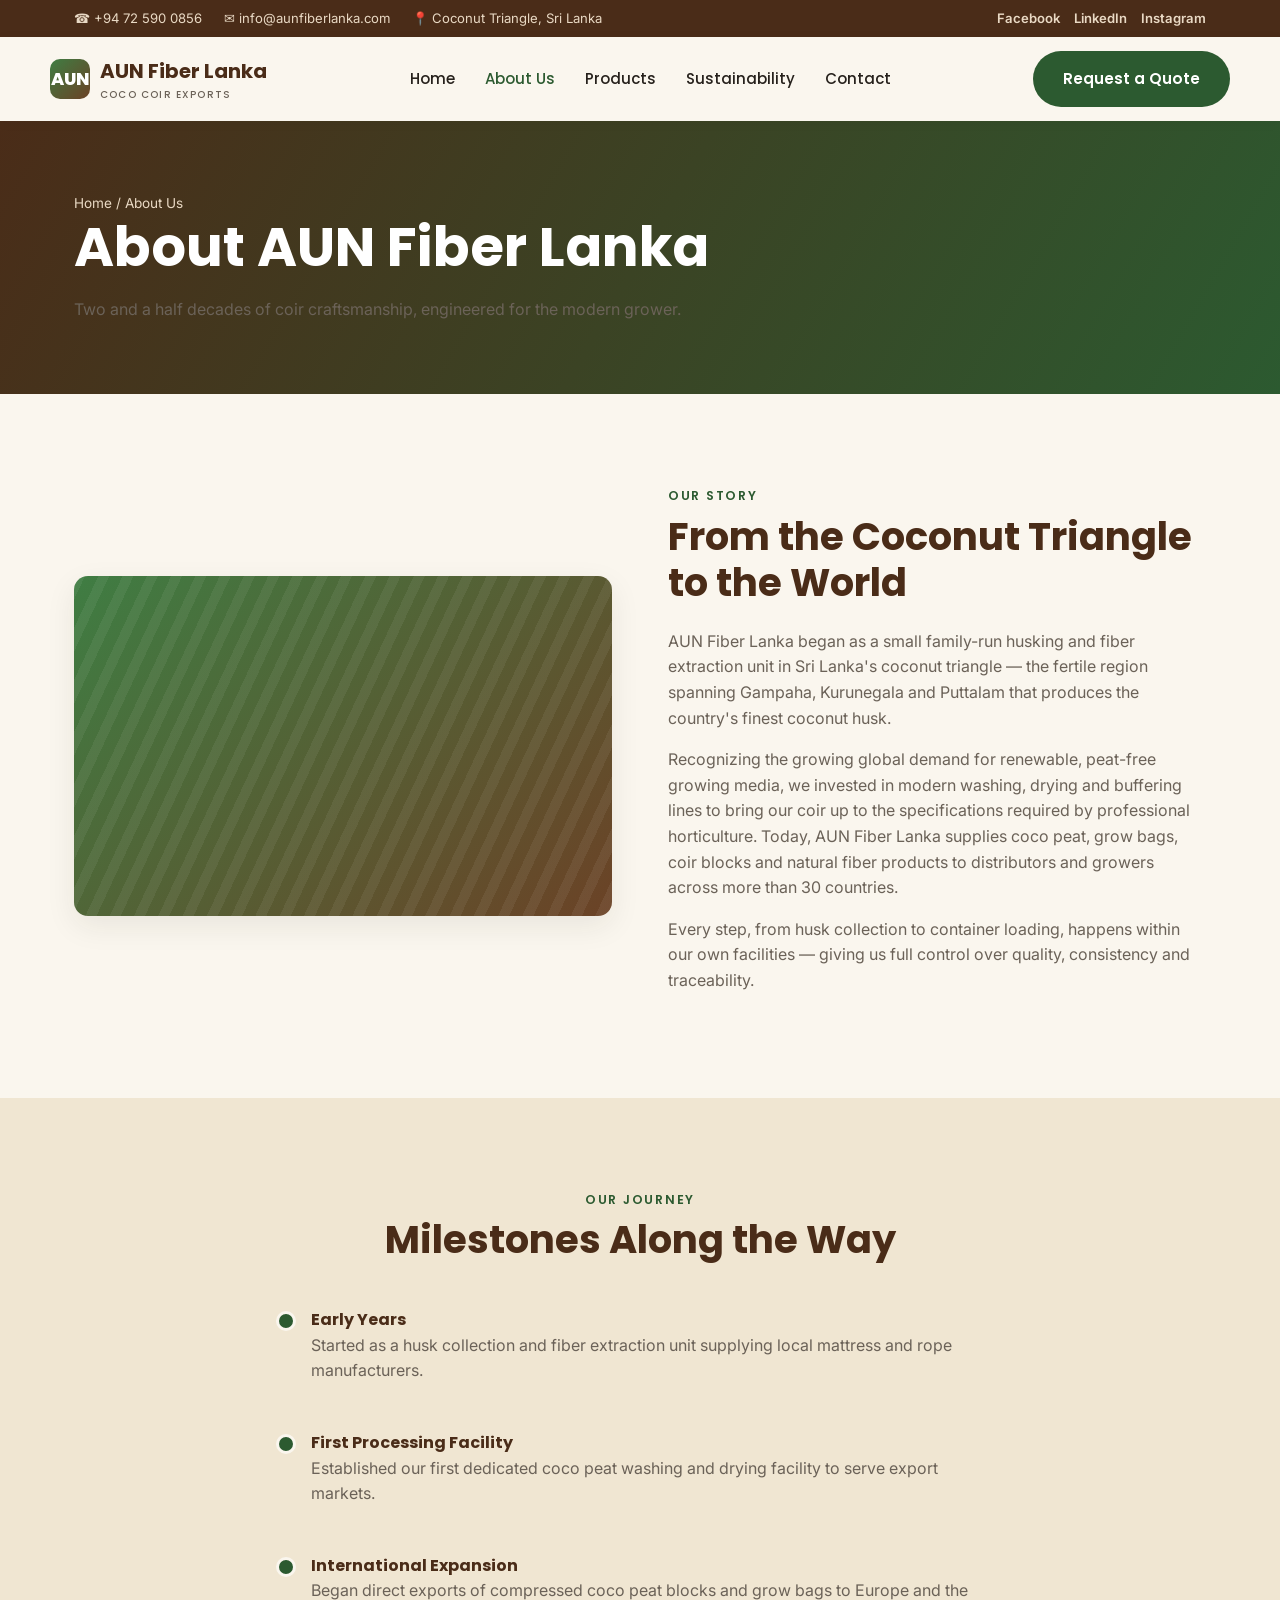
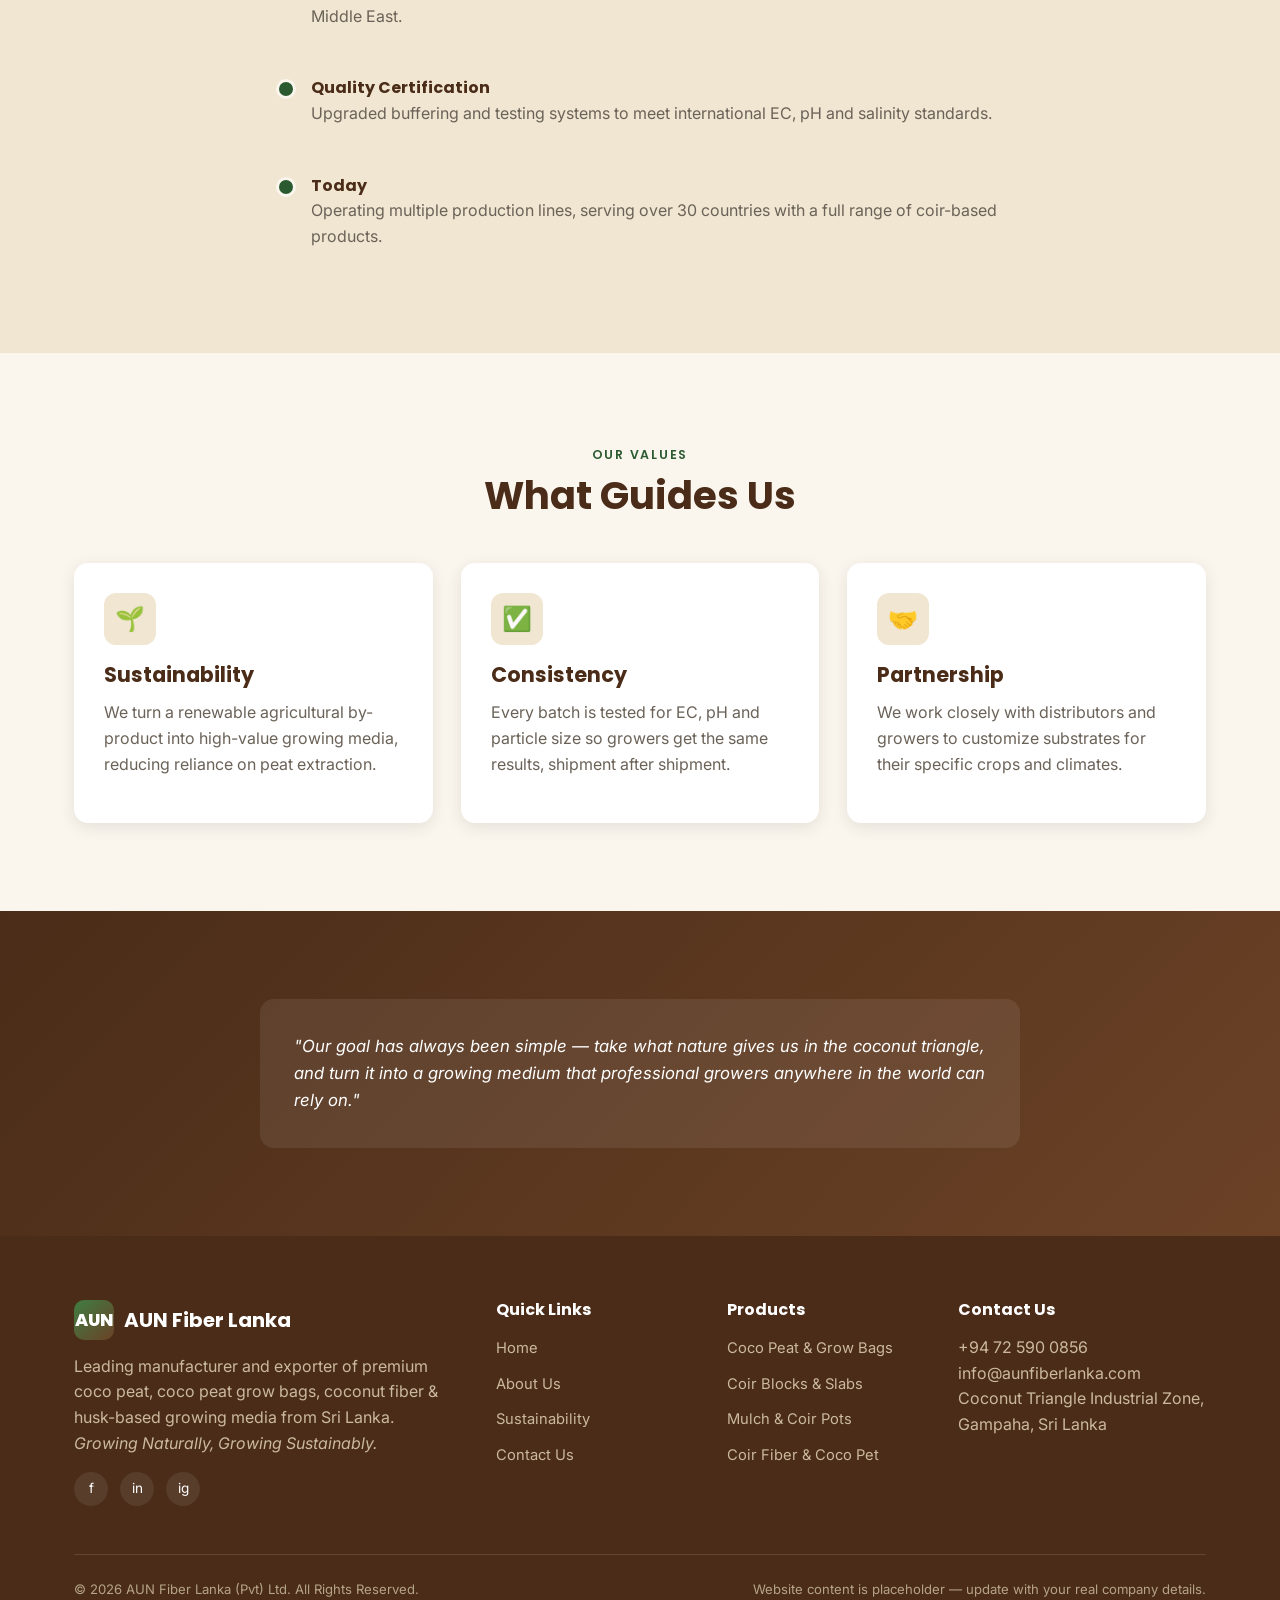
==== about.html @ 2f97b9de "1st" ====
<!DOCTYPE html>
<html lang="en">
<head>
<meta charset="UTF-8">
<meta name="viewport" content="width=device-width, initial-scale=1.0">
<title>About Us | AUN Fiber Lanka</title>
<meta name="description" content="Learn about AUN Fiber Lanka's history, mission and production capabilities as a Sri Lankan coco coir and fiber exporter.">
<link rel="preconnect" href="https://fonts.googleapis.com">
<link href="https://fonts.googleapis.com/css2?family=Poppins:wght@500;600;700;800&family=Inter:wght@400;500;600&display=swap" rel="stylesheet">
<link rel="stylesheet" href="css/style.css">
</head>
<body>

<div class="topbar">
  <div class="container">
    <div class="topbar-contacts">
      <span>&#9742; +94 72 590 0856</span>
      <span>&#9993; info@aunfiberlanka.com</span>
      <span>&#128205; Coconut Triangle, Sri Lanka</span>
    </div>
    <div class="topbar-social">
      <a href="#">Facebook</a>
      <a href="#">LinkedIn</a>
      <a href="#">Instagram</a>
    </div>
  </div>
</div>

<header class="site-header">
  <div class="container nav">
    <a href="index.html" class="brand">
      <span class="brand-mark">AUN</span>
      <span>AUN Fiber Lanka<br><small>Coco Coir Exports</small></span>
    </a>
    <nav>
      <ul class="nav-links">
        <li><a href="index.html">Home</a></li>
        <li><a href="about.html" class="active">About Us</a></li>
        <li><a href="products.html">Products</a></li>
        <li><a href="sustainability.html">Sustainability</a></li>
        <li><a href="contact.html">Contact</a></li>
      </ul>
    </nav>
    <div class="nav-cta">
      <a href="contact.html" class="btn btn-primary">Request a Quote</a>
    </div>
    <button class="nav-toggle" aria-label="Toggle menu"><span></span><span></span><span></span></button>
  </div>
</header>

<section class="page-hero">
  <div class="container">
    <div class="breadcrumb"><a href="index.html">Home</a> / About Us</div>
    <h1>About AUN Fiber Lanka</h1>
    <p>Two and a half decades of coir craftsmanship, engineered for the modern grower.</p>
  </div>
</section>

<section class="section">
  <div class="container split">
    <div class="media-block" aria-hidden="true"></div>
    <div>
      <span class="eyebrow">Our Story</span>
      <h2>From the Coconut Triangle to the World</h2>
      <p>AUN Fiber Lanka began as a small family-run husking and fiber extraction unit in Sri Lanka's coconut triangle &mdash; the fertile region spanning Gampaha, Kurunegala and Puttalam that produces the country's finest coconut husk.</p>
      <p>Recognizing the growing global demand for renewable, peat-free growing media, we invested in modern washing, drying and buffering lines to bring our coir up to the specifications required by professional horticulture. Today, AUN Fiber Lanka supplies coco peat, grow bags, coir blocks and natural fiber products to distributors and growers across more than 30 countries.</p>
      <p>Every step, from husk collection to container loading, happens within our own facilities &mdash; giving us full control over quality, consistency and traceability.</p>
    </div>
  </div>
</section>

<section class="section section--sand">
  <div class="container">
    <div class="section-head center">
      <span class="eyebrow">Our Journey</span>
      <h2>Milestones Along the Way</h2>
    </div>
    <div class="timeline" style="max-width:720px; margin:0 auto;">
      <div class="timeline-item">
        <b>Early Years</b>
        <p>Started as a husk collection and fiber extraction unit supplying local mattress and rope manufacturers.</p>
      </div>
      <div class="timeline-item">
        <b>First Processing Facility</b>
        <p>Established our first dedicated coco peat washing and drying facility to serve export markets.</p>
      </div>
      <div class="timeline-item">
        <b>International Expansion</b>
        <p>Began direct exports of compressed coco peat blocks and grow bags to Europe and the Middle East.</p>
      </div>
      <div class="timeline-item">
        <b>Quality Certification</b>
        <p>Upgraded buffering and testing systems to meet international EC, pH and salinity standards.</p>
      </div>
      <div class="timeline-item">
        <b>Today</b>
        <p>Operating multiple production lines, serving over 30 countries with a full range of coir-based products.</p>
      </div>
    </div>
  </div>
</section>

<section class="section">
  <div class="container">
    <div class="section-head center">
      <span class="eyebrow">Our Values</span>
      <h2>What Guides Us</h2>
    </div>
    <div class="grid grid-3">
      <div class="card">
        <div class="icon">&#127793;</div>
        <h3>Sustainability</h3>
        <p>We turn a renewable agricultural by-product into high-value growing media, reducing reliance on peat extraction.</p>
      </div>
      <div class="card">
        <div class="icon">&#9989;</div>
        <h3>Consistency</h3>
        <p>Every batch is tested for EC, pH and particle size so growers get the same results, shipment after shipment.</p>
      </div>
      <div class="card">
        <div class="icon">&#129309;</div>
        <h3>Partnership</h3>
        <p>We work closely with distributors and growers to customize substrates for their specific crops and climates.</p>
      </div>
    </div>
  </div>
</section>

<section class="section section--dark">
  <div class="container">
    <div class="quote-block" style="background:rgba(255,255,255,0.08); color:white; max-width:760px; margin:0 auto;">
      "Our goal has always been simple &mdash; take what nature gives us in the coconut triangle, and turn it into a growing medium that professional growers anywhere in the world can rely on."
    </div>
  </div>
</section>

<footer class="site-footer">
  <div class="container">
    <div class="footer-grid">
      <div>
        <div class="brand" style="color:white; margin-bottom:14px;">
          <span class="brand-mark">AUN</span>
          <span>AUN Fiber Lanka</span>
        </div>
        <p>Leading manufacturer and exporter of premium coco peat, coco peat grow bags, coconut fiber &amp; husk-based growing media from Sri Lanka. <br><em>Growing Naturally, Growing Sustainably.</em></p>
        <div class="footer-social">
          <a href="#">f</a><a href="#">in</a><a href="#">ig</a>
        </div>
      </div>
      <div>
        <h4>Quick Links</h4>
        <ul>
          <li><a href="index.html">Home</a></li>
          <li><a href="about.html">About Us</a></li>
          <li><a href="sustainability.html">Sustainability</a></li>
          <li><a href="contact.html">Contact Us</a></li>
        </ul>
      </div>
      <div>
        <h4>Products</h4>
        <ul>
          <li><a href="products.html">Coco Peat &amp; Grow Bags</a></li>
          <li><a href="products.html">Coir Blocks &amp; Slabs</a></li>
          <li><a href="products.html">Mulch &amp; Coir Pots</a></li>
          <li><a href="products.html">Coir Fiber &amp; Coco Pet</a></li>
        </ul>
      </div>
      <div>
        <h4>Contact Us</h4>
        <p>+94 72 590 0856<br>info@aunfiberlanka.com<br>Coconut Triangle Industrial Zone,<br>Gampaha, Sri Lanka</p>
      </div>
    </div>
    <div class="footer-bottom">
      <span>&copy; <span id="year"></span> AUN Fiber Lanka (Pvt) Ltd. All Rights Reserved.</span>
      <span>Website content is placeholder &mdash; update with your real company details.</span>
    </div>
  </div>
</footer>

<script src="js/main.js"></script>
</body>
</html>
---- css/style.css ----
/* ==========================================================================
   Fiber Lanka — global styles
   ========================================================================== */

:root {
  --color-coir: #6b4226;
  --color-coir-dark: #4a2c18;
  --color-leaf: #3f7d43;
  --color-leaf-dark: #2c5a30;
  --color-cream: #faf6ee;
  --color-sand: #f0e6d2;
  --color-ink: #26211c;
  --color-muted: #6b6258;
  --color-white: #ffffff;
  --shadow-soft: 0 10px 30px rgba(38, 33, 28, 0.08);
  --shadow-card: 0 4px 16px rgba(38, 33, 28, 0.10);
  --radius: 14px;
  --max-width: 1180px;
  --font-head: "Poppins", "Segoe UI", sans-serif;
  --font-body: "Inter", "Segoe UI", sans-serif;
}

* { box-sizing: border-box; }
html { scroll-behavior: smooth; }

body {
  margin: 0;
  font-family: var(--font-body);
  color: var(--color-ink);
  background: var(--color-cream);
  line-height: 1.6;
  -webkit-font-smoothing: antialiased;
}

img { max-width: 100%; display: block; }

h1, h2, h3, h4 {
  font-family: var(--font-head);
  color: var(--color-coir-dark);
  line-height: 1.2;
  margin: 0 0 0.6em;
}

h1 { font-size: clamp(2.2rem, 4.5vw, 3.4rem); }
h2 { font-size: clamp(1.7rem, 3vw, 2.4rem); }
h3 { font-size: 1.3rem; }

p { margin: 0 0 1em; color: var(--color-muted); }

a { color: var(--color-leaf-dark); text-decoration: none; }
a:hover { color: var(--color-leaf); }

.container {
  max-width: var(--max-width);
  margin: 0 auto;
  padding: 0 24px;
}

.section {
  padding: 88px 0;
}
.section--tight { padding: 56px 0; }
.section--sand { background: var(--color-sand); }
.section--dark {
  background: linear-gradient(135deg, var(--color-coir-dark), var(--color-coir));
  color: var(--color-white);
}
.section--dark h2, .section--dark h3, .section--dark p { color: var(--color-white); }
.section--dark .eyebrow { color: #e9d9c4; }

.eyebrow {
  display: inline-block;
  font-family: var(--font-head);
  font-size: 0.78rem;
  font-weight: 600;
  letter-spacing: 0.14em;
  text-transform: uppercase;
  color: var(--color-leaf-dark);
  margin-bottom: 0.6em;
}

.section-head {
  max-width: 680px;
  margin: 0 0 44px;
}
.section-head.center { margin-left: auto; margin-right: auto; text-align: center; }

/* ---------- Buttons ---------- */
.btn {
  display: inline-flex;
  align-items: center;
  gap: 8px;
  padding: 14px 28px;
  border-radius: 999px;
  font-family: var(--font-head);
  font-weight: 600;
  font-size: 0.95rem;
  border: 2px solid transparent;
  cursor: pointer;
  transition: transform 0.15s ease, box-shadow 0.15s ease, background 0.15s ease, color 0.15s ease;
}
.btn-primary { background: var(--color-leaf-dark); color: var(--color-white); }
.btn-primary:hover { background: var(--color-leaf); transform: translateY(-2px); box-shadow: var(--shadow-card); }
.btn-outline { border-color: var(--color-white); color: var(--color-white); }
.btn-outline:hover { background: var(--color-white); color: var(--color-coir-dark); }
.btn-outline-dark { border-color: var(--color-coir-dark); color: var(--color-coir-dark); }
.btn-outline-dark:hover { background: var(--color-coir-dark); color: var(--color-white); }

/* ---------- Header ---------- */
.topbar {
  background: var(--color-coir-dark);
  color: #e9d9c4;
  font-size: 0.82rem;
}
.topbar .container {
  display: flex;
  justify-content: space-between;
  align-items: center;
  padding-top: 8px;
  padding-bottom: 8px;
  gap: 16px;
  flex-wrap: wrap;
}
.topbar a { color: #e9d9c4; }
.topbar-contacts { display: flex; gap: 22px; flex-wrap: wrap; }
.topbar-social { display: flex; gap: 14px; }
.topbar-social a { font-weight: 600; }

.site-header {
  position: sticky;
  top: 0;
  z-index: 50;
  background: rgba(250, 246, 238, 0.96);
  backdrop-filter: blur(6px);
  box-shadow: 0 2px 10px rgba(38,33,28,0.06);
}
.nav {
  display: flex;
  align-items: center;
  justify-content: space-between;
  padding: 14px 0;
}
.brand {
  display: flex;
  align-items: center;
  gap: 10px;
  font-family: var(--font-head);
  font-weight: 700;
  font-size: 1.25rem;
  color: var(--color-coir-dark);
}
.brand-mark {
  width: 40px; height: 40px;
  border-radius: 10px;
  background: linear-gradient(135deg, var(--color-leaf), var(--color-coir));
  display: flex; align-items: center; justify-content: center;
  color: white; font-weight: 800; font-size: 1.1rem;
}
.brand small { display: block; font-weight: 500; font-size: 0.62rem; letter-spacing: 0.12em; color: var(--color-muted); text-transform: uppercase; }

.nav-links {
  display: flex;
  gap: 30px;
  list-style: none;
  margin: 0; padding: 0;
  font-family: var(--font-head);
  font-weight: 500;
  font-size: 0.94rem;
}
.nav-links a { color: var(--color-ink); }
.nav-links a.active, .nav-links a:hover { color: var(--color-leaf-dark); }

.nav-cta { display: flex; align-items: center; gap: 18px; }

.nav-toggle {
  display: none;
  flex-direction: column;
  gap: 5px;
  background: none;
  border: none;
  cursor: pointer;
  padding: 6px;
}
.nav-toggle span { width: 26px; height: 2px; background: var(--color-coir-dark); border-radius: 2px; }

/* ---------- Hero ---------- */
.hero {
  position: relative;
  background:
    linear-gradient(120deg, rgba(38,33,28,0.78), rgba(63,125,67,0.55)),
    repeating-linear-gradient(45deg, #7a4c2a 0 18px, #6b4226 18px 36px);
  color: var(--color-white);
  overflow: hidden;
}
.hero .container {
  padding-top: 110px;
  padding-bottom: 110px;
  max-width: 760px;
}
.hero h1 { color: var(--color-white); }
.hero p.lead { color: #f2e8d8; font-size: 1.12rem; max-width: 560px; }
.hero-actions { display: flex; gap: 16px; margin-top: 28px; flex-wrap: wrap; }
.hero-badges {
  display: flex; gap: 28px; margin-top: 56px; flex-wrap: wrap;
}
.hero-badge { font-family: var(--font-head); }
.hero-badge b { display: block; font-size: 1.7rem; color: var(--color-white); }
.hero-badge span { font-size: 0.8rem; color: #e9d9c4; text-transform: uppercase; letter-spacing: 0.08em; }

.page-hero {
  background: linear-gradient(120deg, var(--color-coir-dark), var(--color-leaf-dark));
  color: var(--color-white);
  padding: 72px 0 56px;
}
.page-hero h1 { color: var(--color-white); margin-bottom: 0.3em; }
.breadcrumb { font-size: 0.85rem; color: #e9d9c4; }
.breadcrumb a { color: #e9d9c4; }

/* ---------- Cards / grids ---------- */
.grid { display: grid; gap: 28px; }
.grid-2 { grid-template-columns: repeat(2, 1fr); }
.grid-3 { grid-template-columns: repeat(3, 1fr); }
.grid-4 { grid-template-columns: repeat(4, 1fr); }

.card {
  background: var(--color-white);
  border-radius: var(--radius);
  padding: 30px;
  box-shadow: var(--shadow-card);
  height: 100%;
}
.card .icon {
  width: 52px; height: 52px;
  border-radius: 12px;
  background: var(--color-sand);
  display: flex; align-items: center; justify-content: center;
  font-size: 1.5rem;
  margin-bottom: 18px;
}

.stat-strip {
  display: grid;
  grid-template-columns: repeat(4, 1fr);
  gap: 20px;
  text-align: center;
}
.stat-strip .stat b {
  display: block;
  font-family: var(--font-head);
  font-size: 2.4rem;
  color: var(--color-leaf-dark);
}
.stat-strip .stat span { font-size: 0.85rem; color: var(--color-muted); text-transform: uppercase; letter-spacing: 0.06em; }

.split {
  display: grid;
  grid-template-columns: 1fr 1fr;
  gap: 56px;
  align-items: center;
}

.media-block {
  border-radius: var(--radius);
  min-height: 340px;
  background: linear-gradient(135deg, var(--color-leaf) 0%, var(--color-coir) 100%);
  box-shadow: var(--shadow-soft);
  position: relative;
  overflow: hidden;
}
.media-block::after {
  content: "";
  position: absolute; inset: 0;
  background: repeating-linear-gradient(115deg, rgba(255,255,255,0.06) 0 10px, transparent 10px 22px);
}

.product-card {
  background: var(--color-white);
  border-radius: var(--radius);
  overflow: hidden;
  box-shadow: var(--shadow-card);
  transition: transform 0.18s ease, box-shadow 0.18s ease;
}
.product-card:hover { transform: translateY(-6px); box-shadow: var(--shadow-soft); }
.product-thumb {
  height: 170px;
  display: flex; align-items: center; justify-content: center;
  font-size: 2.4rem;
  color: white;
  background: linear-gradient(135deg, var(--color-coir), var(--color-coir-dark));
}
.product-card .body { padding: 22px; }
.product-card h3 { margin-bottom: 0.4em; font-size: 1.1rem; }
.product-card p { font-size: 0.92rem; margin-bottom: 0.6em; }
.product-card .tag {
  display: inline-block;
  font-size: 0.72rem;
  text-transform: uppercase;
  letter-spacing: 0.06em;
  color: var(--color-leaf-dark);
  background: var(--color-sand);
  padding: 3px 10px;
  border-radius: 999px;
  margin-bottom: 10px;
}

.steps { display: grid; grid-template-columns: repeat(4, 1fr); gap: 24px; counter-reset: step; }
.step { position: relative; padding-top: 46px; }
.step::before {
  counter-increment: step;
  content: counter(step);
  position: absolute; top: 0; left: 0;
  width: 38px; height: 38px;
  border-radius: 50%;
  background: var(--color-leaf-dark);
  color: white;
  display: flex; align-items: center; justify-content: center;
  font-family: var(--font-head); font-weight: 700;
}

.timeline { border-left: 3px solid var(--color-sand); padding-left: 28px; display: flex; flex-direction: column; gap: 30px; }
.timeline-item { position: relative; }
.timeline-item::before {
  content: "";
  position: absolute; left: -35px; top: 4px;
  width: 14px; height: 14px; border-radius: 50%;
  background: var(--color-leaf-dark);
  border: 3px solid var(--color-cream);
}
.timeline-item b { color: var(--color-coir-dark); font-family: var(--font-head); }

.quote-block {
  background: var(--color-sand);
  border-radius: var(--radius);
  padding: 34px;
  font-size: 1.05rem;
  font-style: italic;
  color: var(--color-coir-dark);
  position: relative;
}

.logo-strip {
  display: flex; gap: 40px; align-items: center; flex-wrap: wrap; justify-content: center;
  opacity: 0.75;
}
.logo-strip span {
  font-family: var(--font-head); font-weight: 700; letter-spacing: 0.04em;
  color: var(--color-muted); font-size: 1rem;
}

.map-list { display: grid; grid-template-columns: repeat(3, 1fr); gap: 14px; }
.map-list li { list-style: none; background: var(--color-white); border-radius: 10px; padding: 12px 16px; font-size: 0.92rem; box-shadow: var(--shadow-card); }

/* ---------- Forms ---------- */
.form-grid { display: grid; grid-template-columns: 1fr 1fr; gap: 18px; }
.form-grid .full { grid-column: 1 / -1; }
label { display: block; font-family: var(--font-head); font-size: 0.85rem; font-weight: 600; margin-bottom: 6px; color: var(--color-coir-dark); }
input, select, textarea {
  width: 100%;
  padding: 13px 16px;
  border: 1.5px solid #e0d5c0;
  border-radius: 10px;
  font-family: var(--font-body);
  font-size: 0.95rem;
  background: var(--color-white);
  color: var(--color-ink);
}
input:focus, select:focus, textarea:focus { outline: none; border-color: var(--color-leaf); }
textarea { resize: vertical; min-height: 130px; }

.contact-info-card { background: var(--color-white); border-radius: var(--radius); padding: 30px; box-shadow: var(--shadow-card); }
.contact-info-card ul { list-style: none; margin: 0; padding: 0; display: flex; flex-direction: column; gap: 18px; }
.contact-info-card li { display: flex; gap: 14px; align-items: flex-start; }
.contact-info-card .icon { flex-shrink: 0; width: 42px; height: 42px; border-radius: 10px; background: var(--color-sand); display: flex; align-items: center; justify-content: center; }

.form-note { font-size: 0.82rem; color: var(--color-muted); margin-top: 10px; }
.form-success {
  display: none;
  background: #e5f2e6;
  border: 1.5px solid var(--color-leaf);
  color: var(--color-leaf-dark);
  padding: 14px 18px;
  border-radius: 10px;
  font-size: 0.92rem;
  margin-bottom: 18px;
}
.form-success.show { display: block; }

/* ---------- CTA band ---------- */
.cta-band {
  background: linear-gradient(120deg, var(--color-leaf-dark), var(--color-coir-dark));
  color: white;
  border-radius: var(--radius);
  padding: 48px;
  display: flex;
  align-items: center;
  justify-content: space-between;
  gap: 30px;
  flex-wrap: wrap;
}
.cta-band h2 { color: white; margin-bottom: 0.2em; }
.cta-band p { color: #f2e8d8; margin: 0; }

/* ---------- Footer ---------- */
.site-footer { background: var(--color-coir-dark); color: #e9d9c4; padding: 64px 0 24px; }
.footer-grid { display: grid; grid-template-columns: 2fr 1fr 1fr 1.3fr; gap: 40px; }
.footer-grid h4 { color: white; font-size: 1rem; margin-bottom: 1em; }
.footer-grid p { color: #cbb99e; }
.footer-grid ul { list-style: none; margin: 0; padding: 0; display: flex; flex-direction: column; gap: 10px; }
.footer-grid a { color: #cbb99e; font-size: 0.92rem; }
.footer-grid a:hover { color: white; }
.footer-bottom {
  margin-top: 48px;
  padding-top: 24px;
  border-top: 1px solid rgba(255,255,255,0.12);
  display: flex; justify-content: space-between; flex-wrap: wrap; gap: 10px;
  font-size: 0.82rem; color: #b6a488;
}
.footer-social { display: flex; gap: 12px; }
.footer-social a {
  width: 34px; height: 34px; border-radius: 50%;
  background: rgba(255,255,255,0.08);
  display: flex; align-items: center; justify-content: center;
  color: white; font-size: 0.85rem;
}
.footer-social a:hover { background: var(--color-leaf); }

/* ---------- Responsive ---------- */
@media (max-width: 980px) {
  .grid-4 { grid-template-columns: repeat(2, 1fr); }
  .grid-3 { grid-template-columns: repeat(2, 1fr); }
  .split { grid-template-columns: 1fr; }
  .stat-strip { grid-template-columns: repeat(2, 1fr); }
  .steps { grid-template-columns: repeat(2, 1fr); }
  .footer-grid { grid-template-columns: 1fr 1fr; }
  .map-list { grid-template-columns: repeat(2, 1fr); }
}

@media (max-width: 760px) {
  .topbar-contacts { gap: 12px; }
  .nav-links, .nav-cta .btn { display: none; }
  .nav-toggle { display: flex; }
  .site-header.open .nav-links {
    display: flex;
    flex-direction: column;
    position: absolute;
    top: 100%; left: 0; right: 0;
    background: var(--color-cream);
    padding: 20px 24px;
    box-shadow: var(--shadow-soft);
    gap: 16px;
  }
  .grid-2, .grid-3, .grid-4 { grid-template-columns: 1fr; }
  .steps { grid-template-columns: 1fr; }
  .form-grid { grid-template-columns: 1fr; }
  .cta-band { flex-direction: column; align-items: flex-start; }
  .footer-grid { grid-template-columns: 1fr; }
  .map-list { grid-template-columns: 1fr; }
  .section { padding: 60px 0; }
}
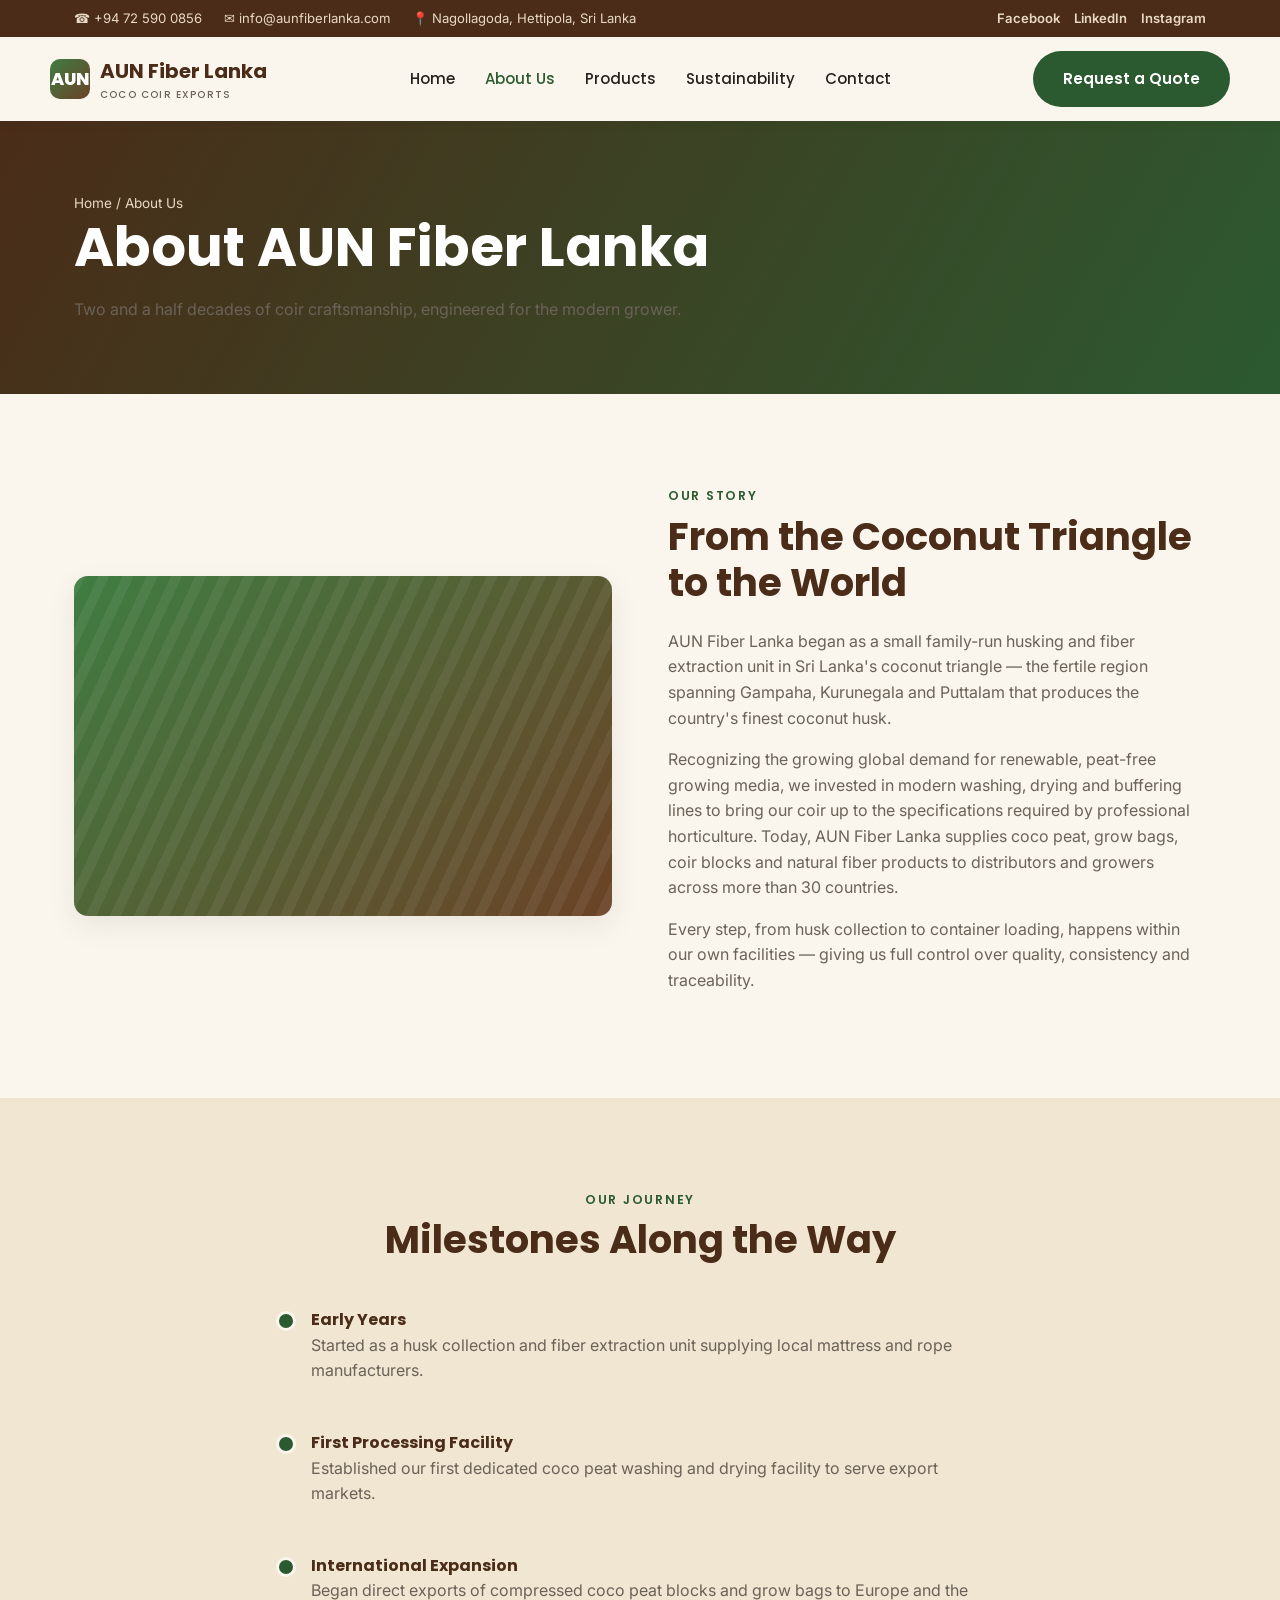
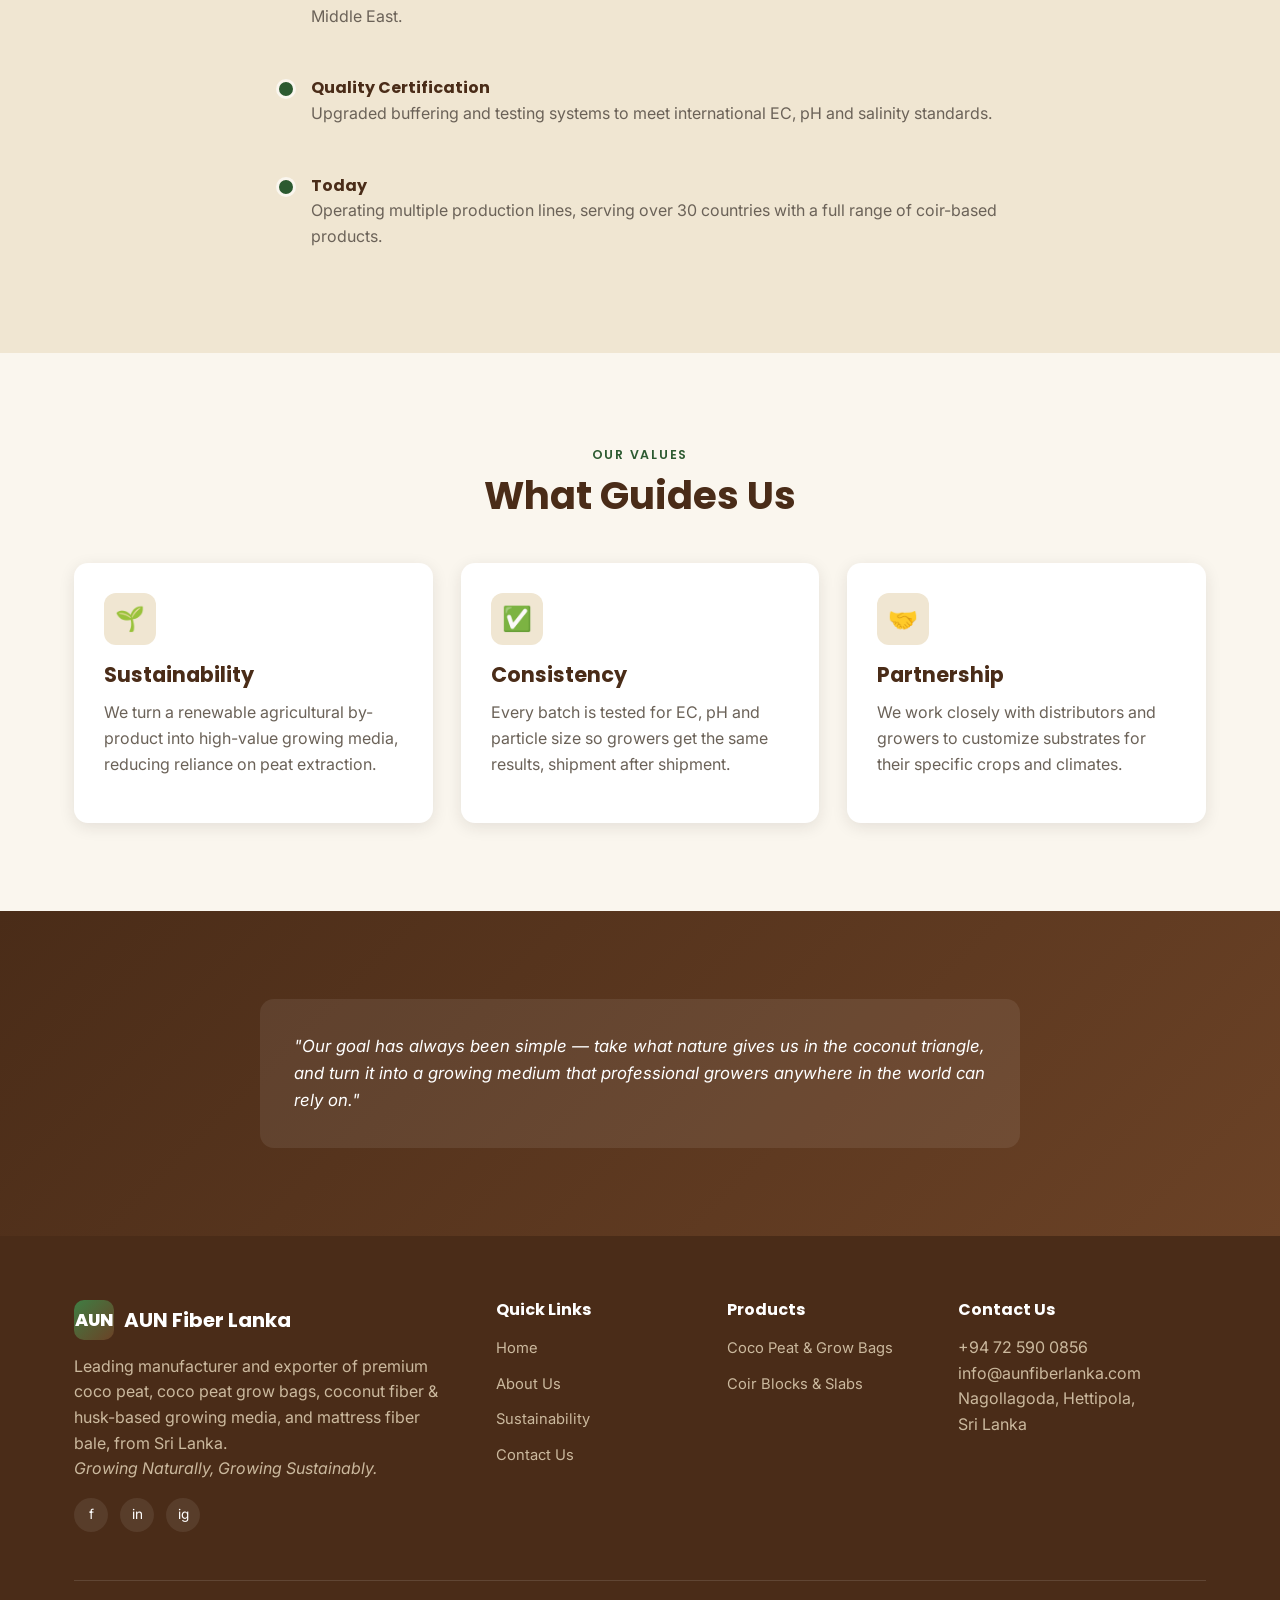
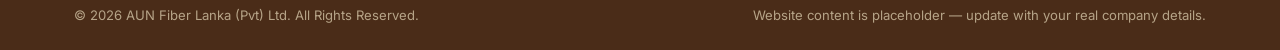
==== commit ffc7bcdb: "1st" ====
--- a/about.html
+++ b/about.html
@@ -16,7 +16,7 @@
     <div class="topbar-contacts">
       <span>&#9742; +94 72 590 0856</span>
       <span>&#9993; info@aunfiberlanka.com</span>
-      <span>&#128205; Coconut Triangle, Sri Lanka</span>
+      <span>&#128205; Nagollagoda, Hettipola, Sri Lanka</span>
     </div>
     <div class="topbar-social">
       <a href="#">Facebook</a>
@@ -142,7 +142,7 @@
           <span class="brand-mark">AUN</span>
           <span>AUN Fiber Lanka</span>
         </div>
-        <p>Leading manufacturer and exporter of premium coco peat, coco peat grow bags, coconut fiber &amp; husk-based growing media from Sri Lanka. <br><em>Growing Naturally, Growing Sustainably.</em></p>
+        <p>Leading manufacturer and exporter of premium coco peat, coco peat grow bags, coconut fiber &amp; husk-based growing media, and mattress fiber bale, from Sri Lanka. <br><em>Growing Naturally, Growing Sustainably.</em></p>
         <div class="footer-social">
           <a href="#">f</a><a href="#">in</a><a href="#">ig</a>
         </div>
@@ -161,13 +161,11 @@
         <ul>
           <li><a href="products.html">Coco Peat &amp; Grow Bags</a></li>
           <li><a href="products.html">Coir Blocks &amp; Slabs</a></li>
-          <li><a href="products.html">Mulch &amp; Coir Pots</a></li>
-          <li><a href="products.html">Coir Fiber &amp; Coco Pet</a></li>
         </ul>
       </div>
       <div>
         <h4>Contact Us</h4>
-        <p>+94 72 590 0856<br>info@aunfiberlanka.com<br>Coconut Triangle Industrial Zone,<br>Gampaha, Sri Lanka</p>
+        <p>+94 72 590 0856<br>info@aunfiberlanka.com<br>Nagollagoda, Hettipola,<br>Sri Lanka</p>
       </div>
     </div>
     <div class="footer-bottom">
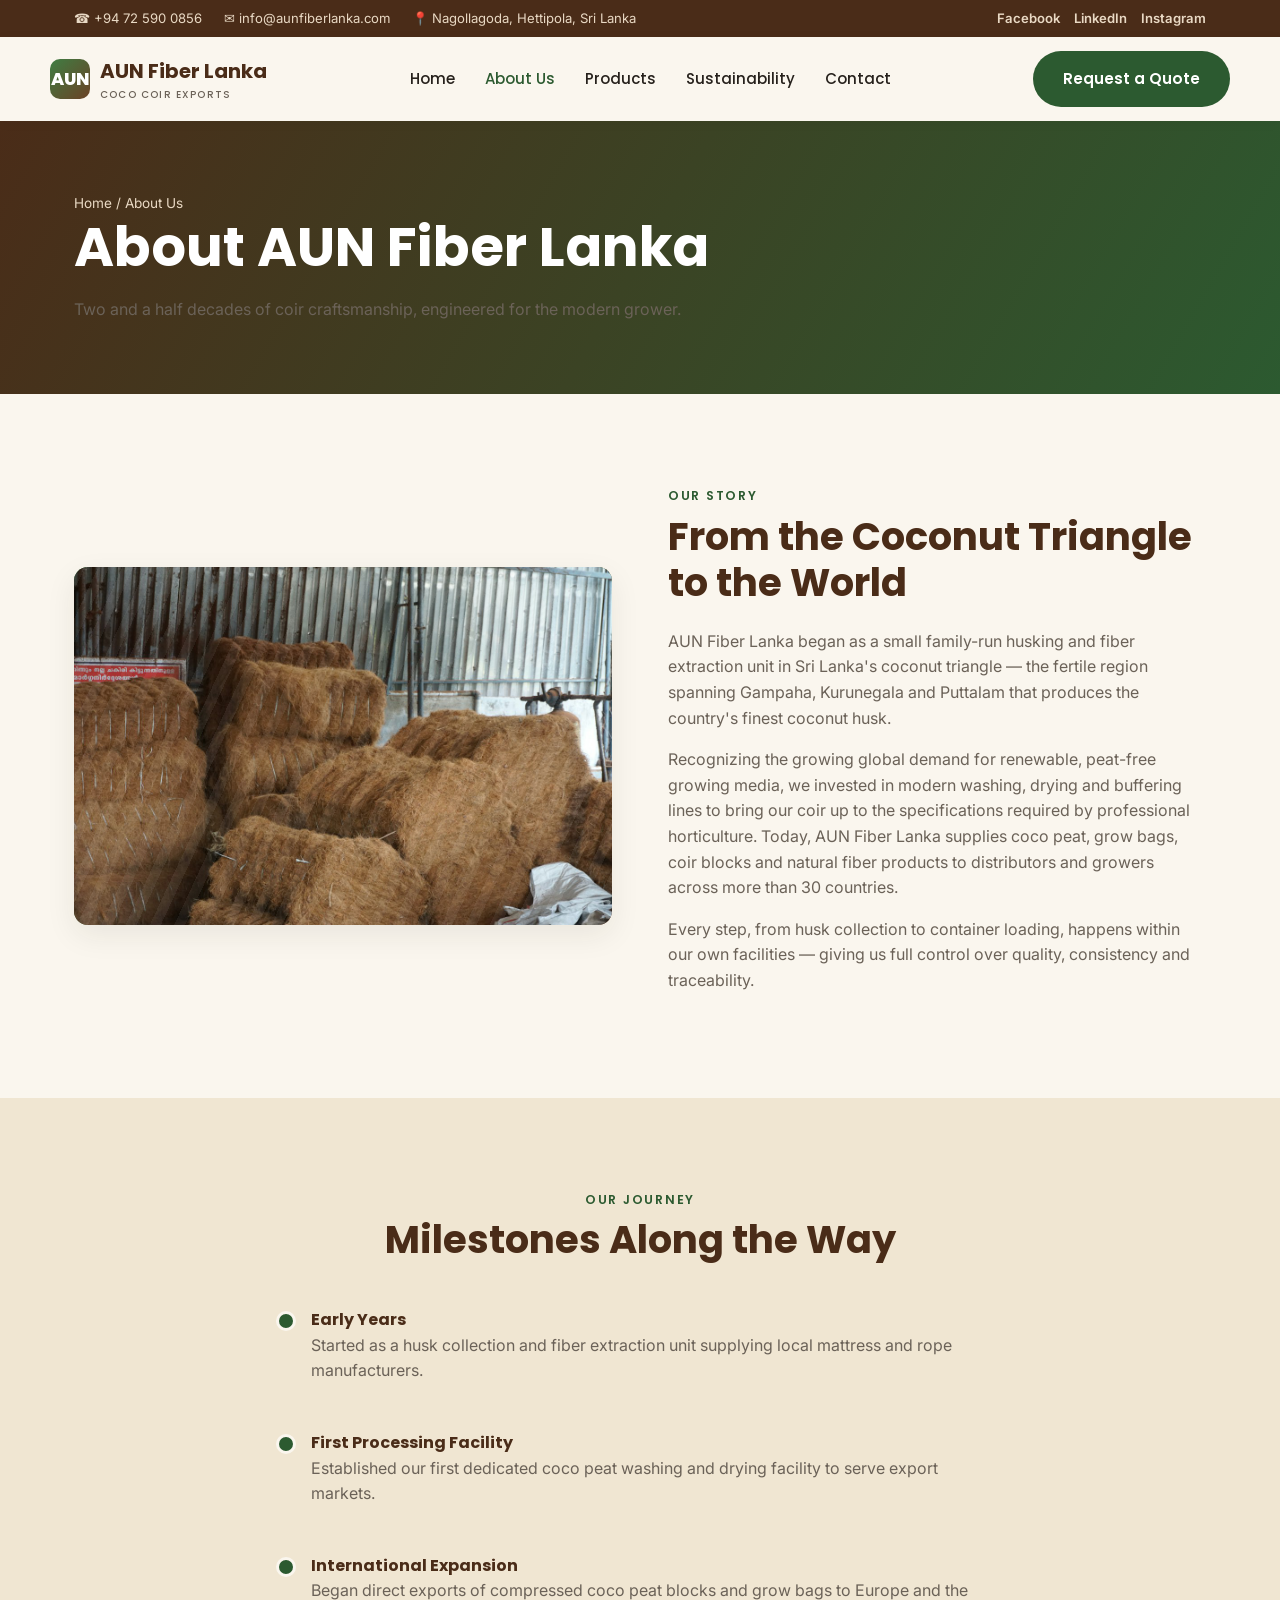
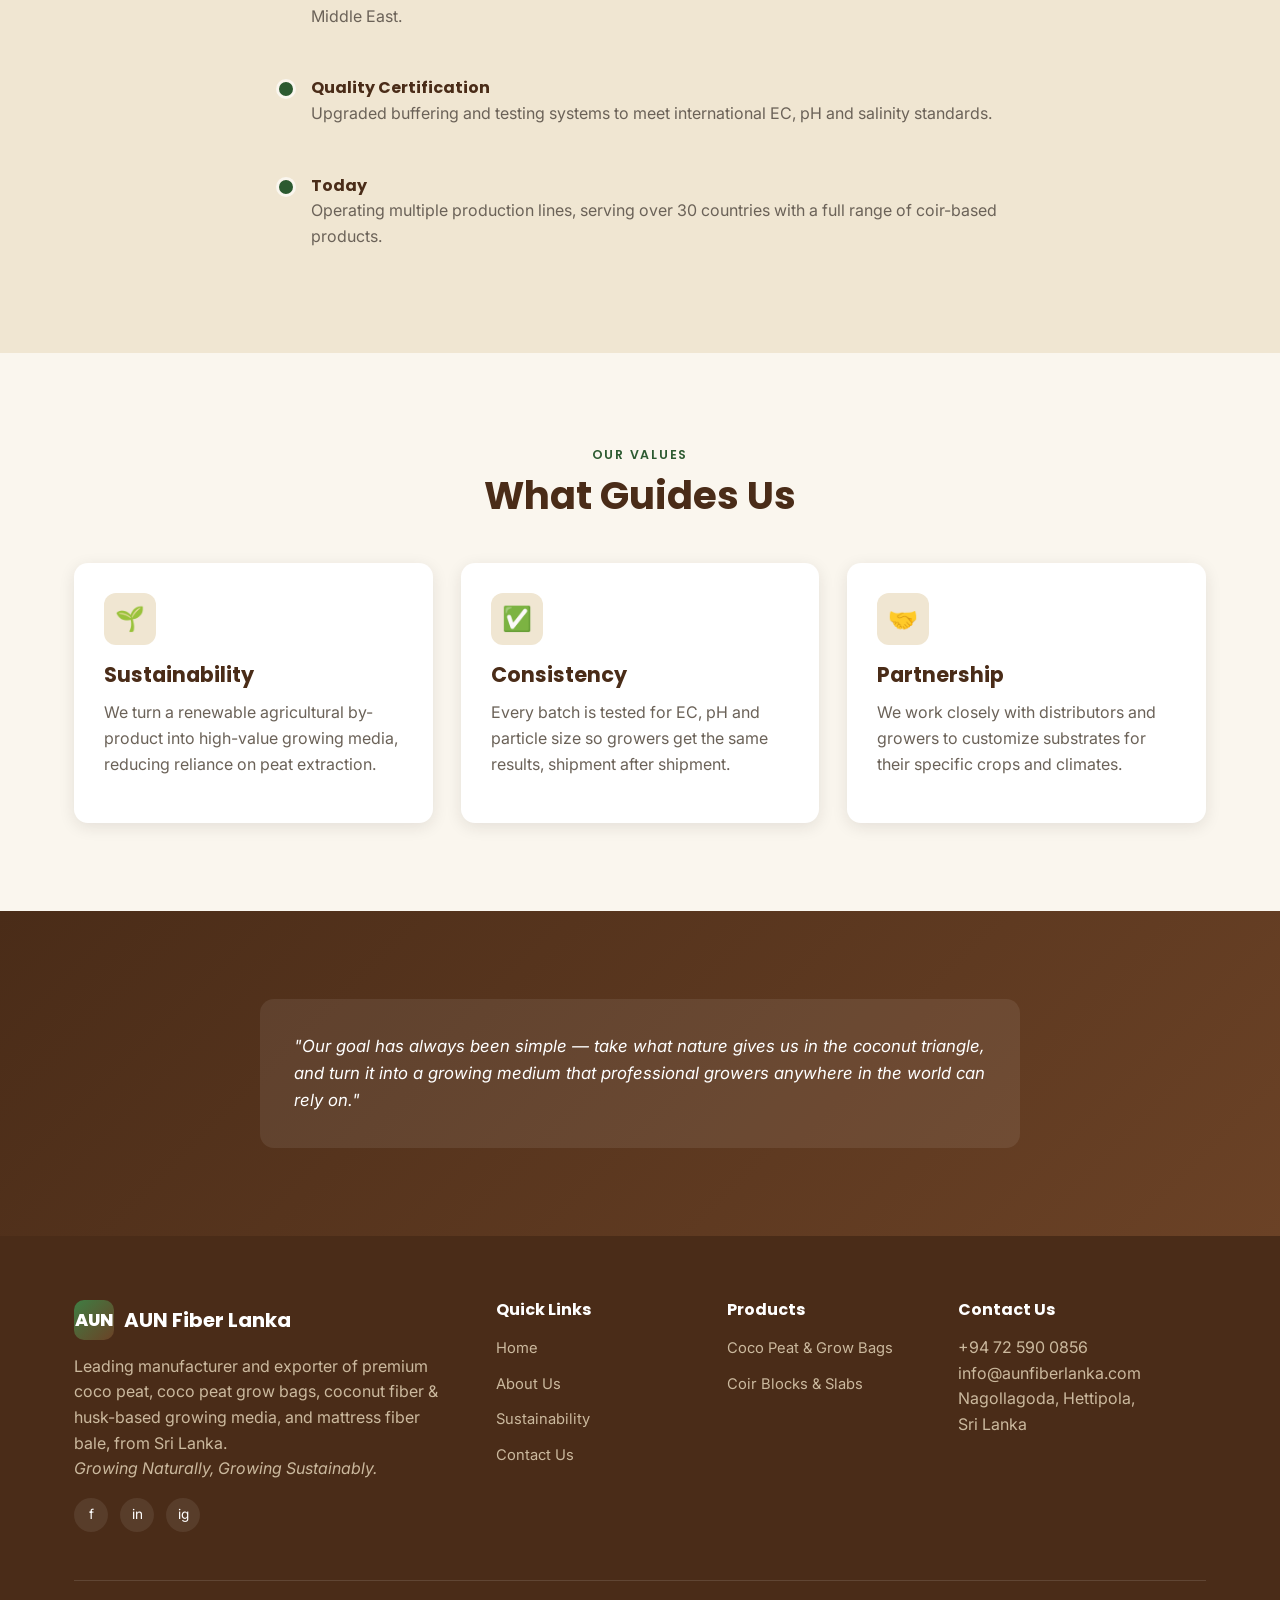
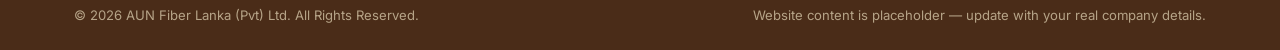
==== commit f6f06689: "1st" ====
--- a/about.html
+++ b/about.html
@@ -58,7 +58,7 @@
 
 <section class="section">
   <div class="container split">
-    <div class="media-block" aria-hidden="true"></div>
+    <div class="media-block"><img src="images/about-legacy-bales.jpg" alt="Warehouse stacked with processed coir fiber bales"></div>
     <div>
       <span class="eyebrow">Our Story</span>
       <h2>From the Coconut Triangle to the World</h2>
--- a/css/style.css
+++ b/css/style.css
@@ -271,6 +271,16 @@
   content: "";
   position: absolute; inset: 0;
   background: repeating-linear-gradient(115deg, rgba(255,255,255,0.06) 0 10px, transparent 10px 22px);
+  pointer-events: none;
+}
+.media-block img,
+.media-block iframe {
+  width: 100%;
+  height: 100%;
+  min-height: 340px;
+  object-fit: cover;
+  display: block;
+  border: 0;
 }
 
 .product-card {
@@ -282,11 +292,18 @@
 }
 .product-card:hover { transform: translateY(-6px); box-shadow: var(--shadow-soft); }
 .product-thumb {
-  height: 170px;
+  height: 200px;
   display: flex; align-items: center; justify-content: center;
   font-size: 2.4rem;
   color: white;
   background: linear-gradient(135deg, var(--color-coir), var(--color-coir-dark));
+  overflow: hidden;
+}
+.product-thumb img {
+  width: 100%;
+  height: 100%;
+  object-fit: cover;
+  object-position: center;
 }
 .product-card .body { padding: 22px; }
 .product-card h3 { margin-bottom: 0.4em; font-size: 1.1rem; }
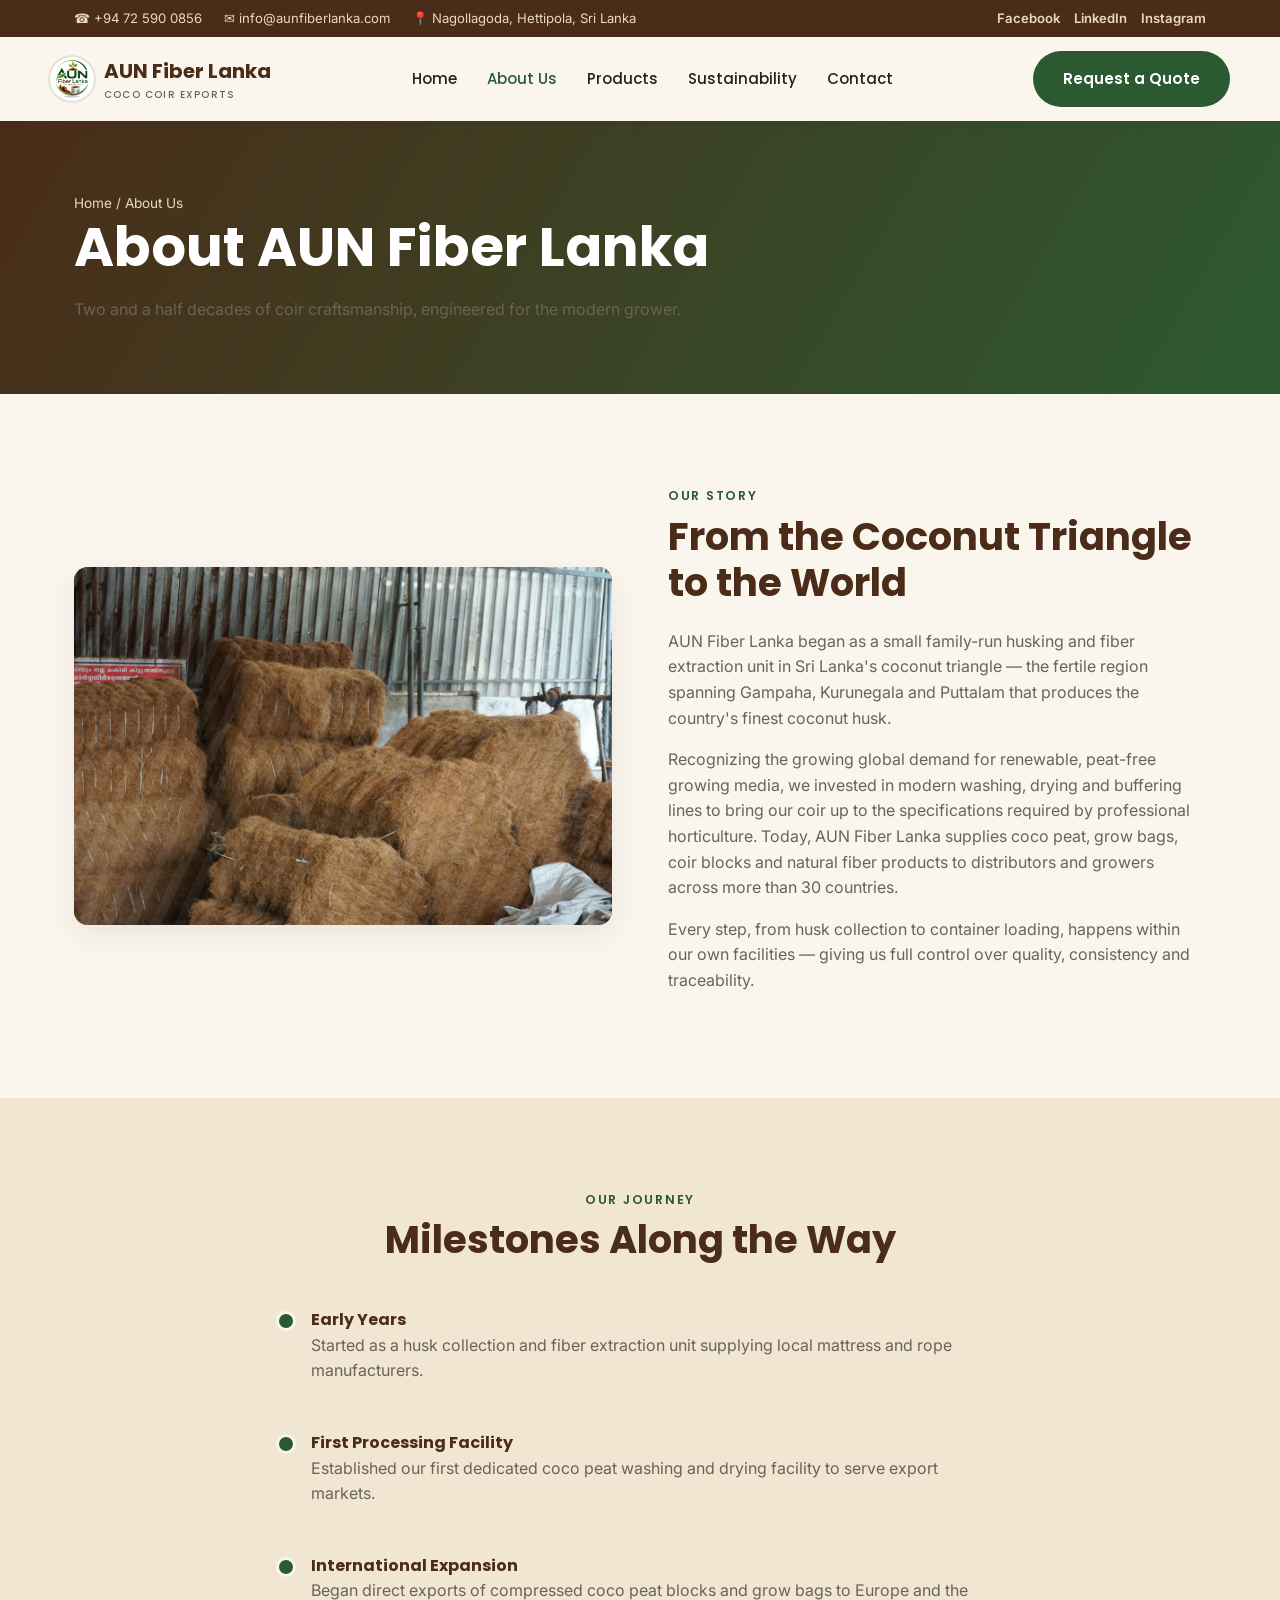
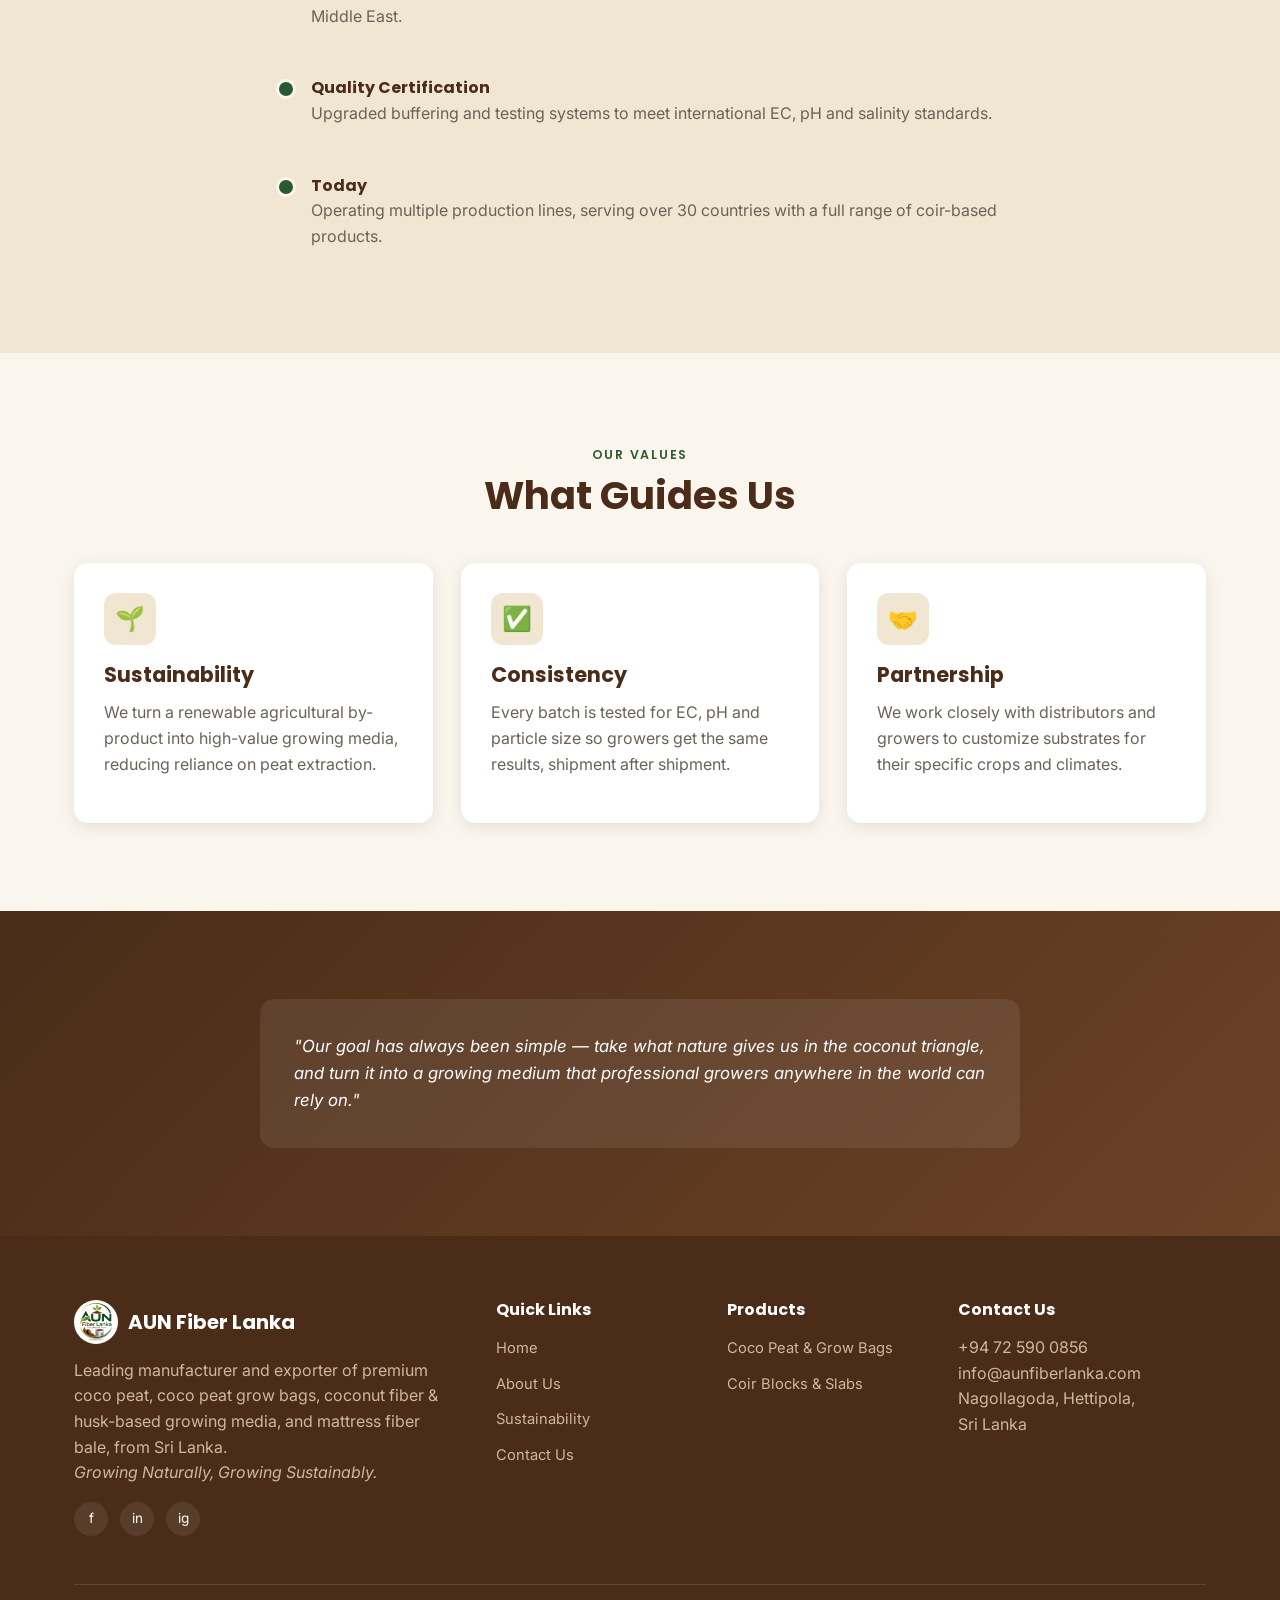
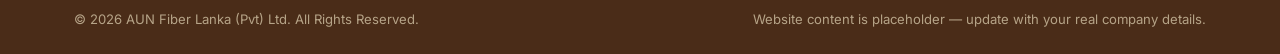
==== commit 72913d57: "1st" ====
--- a/about.html
+++ b/about.html
@@ -7,6 +7,7 @@
 <meta name="description" content="Learn about AUN Fiber Lanka's history, mission and production capabilities as a Sri Lankan coco coir and fiber exporter.">
 <link rel="preconnect" href="https://fonts.googleapis.com">
 <link href="https://fonts.googleapis.com/css2?family=Poppins:wght@500;600;700;800&family=Inter:wght@400;500;600&display=swap" rel="stylesheet">
+<link rel="icon" href="images/favicon.ico">
 <link rel="stylesheet" href="css/style.css">
 </head>
 <body>
@@ -29,7 +30,7 @@
 <header class="site-header">
   <div class="container nav">
     <a href="index.html" class="brand">
-      <span class="brand-mark">AUN</span>
+      <img class="brand-mark" src="images/logo.png" alt="AUN Fiber Lanka logo">
       <span>AUN Fiber Lanka<br><small>Coco Coir Exports</small></span>
     </a>
     <nav>
@@ -139,7 +140,7 @@
     <div class="footer-grid">
       <div>
         <div class="brand" style="color:white; margin-bottom:14px;">
-          <span class="brand-mark">AUN</span>
+          <img class="brand-mark" src="images/logo.png" alt="AUN Fiber Lanka logo">
           <span>AUN Fiber Lanka</span>
         </div>
         <p>Leading manufacturer and exporter of premium coco peat, coco peat grow bags, coconut fiber &amp; husk-based growing media, and mattress fiber bale, from Sri Lanka. <br><em>Growing Naturally, Growing Sustainably.</em></p>
--- a/css/style.css
+++ b/css/style.css
@@ -150,11 +150,14 @@
   color: var(--color-coir-dark);
 }
 .brand-mark {
-  width: 40px; height: 40px;
-  border-radius: 10px;
-  background: linear-gradient(135deg, var(--color-leaf), var(--color-coir));
+  width: 44px; height: 44px;
+  border-radius: 50%;
+  background: var(--color-white);
   display: flex; align-items: center; justify-content: center;
-  color: white; font-weight: 800; font-size: 1.1rem;
+  box-shadow: 0 0 0 2px rgba(107,66,38,0.12);
+  padding: 3px;
+  object-fit: contain;
+  flex-shrink: 0;
 }
 .brand small { display: block; font-weight: 500; font-size: 0.62rem; letter-spacing: 0.12em; color: var(--color-muted); text-transform: uppercase; }
 
@@ -187,8 +190,10 @@
 .hero {
   position: relative;
   background:
-    linear-gradient(120deg, rgba(38,33,28,0.78), rgba(63,125,67,0.55)),
-    repeating-linear-gradient(45deg, #7a4c2a 0 18px, #6b4226 18px 36px);
+    linear-gradient(120deg, rgba(38,33,28,0.82), rgba(44,90,48,0.72)),
+    url('../images/hero-greenhouse.jpg');
+  background-size: cover;
+  background-position: center;
   color: var(--color-white);
   overflow: hidden;
 }
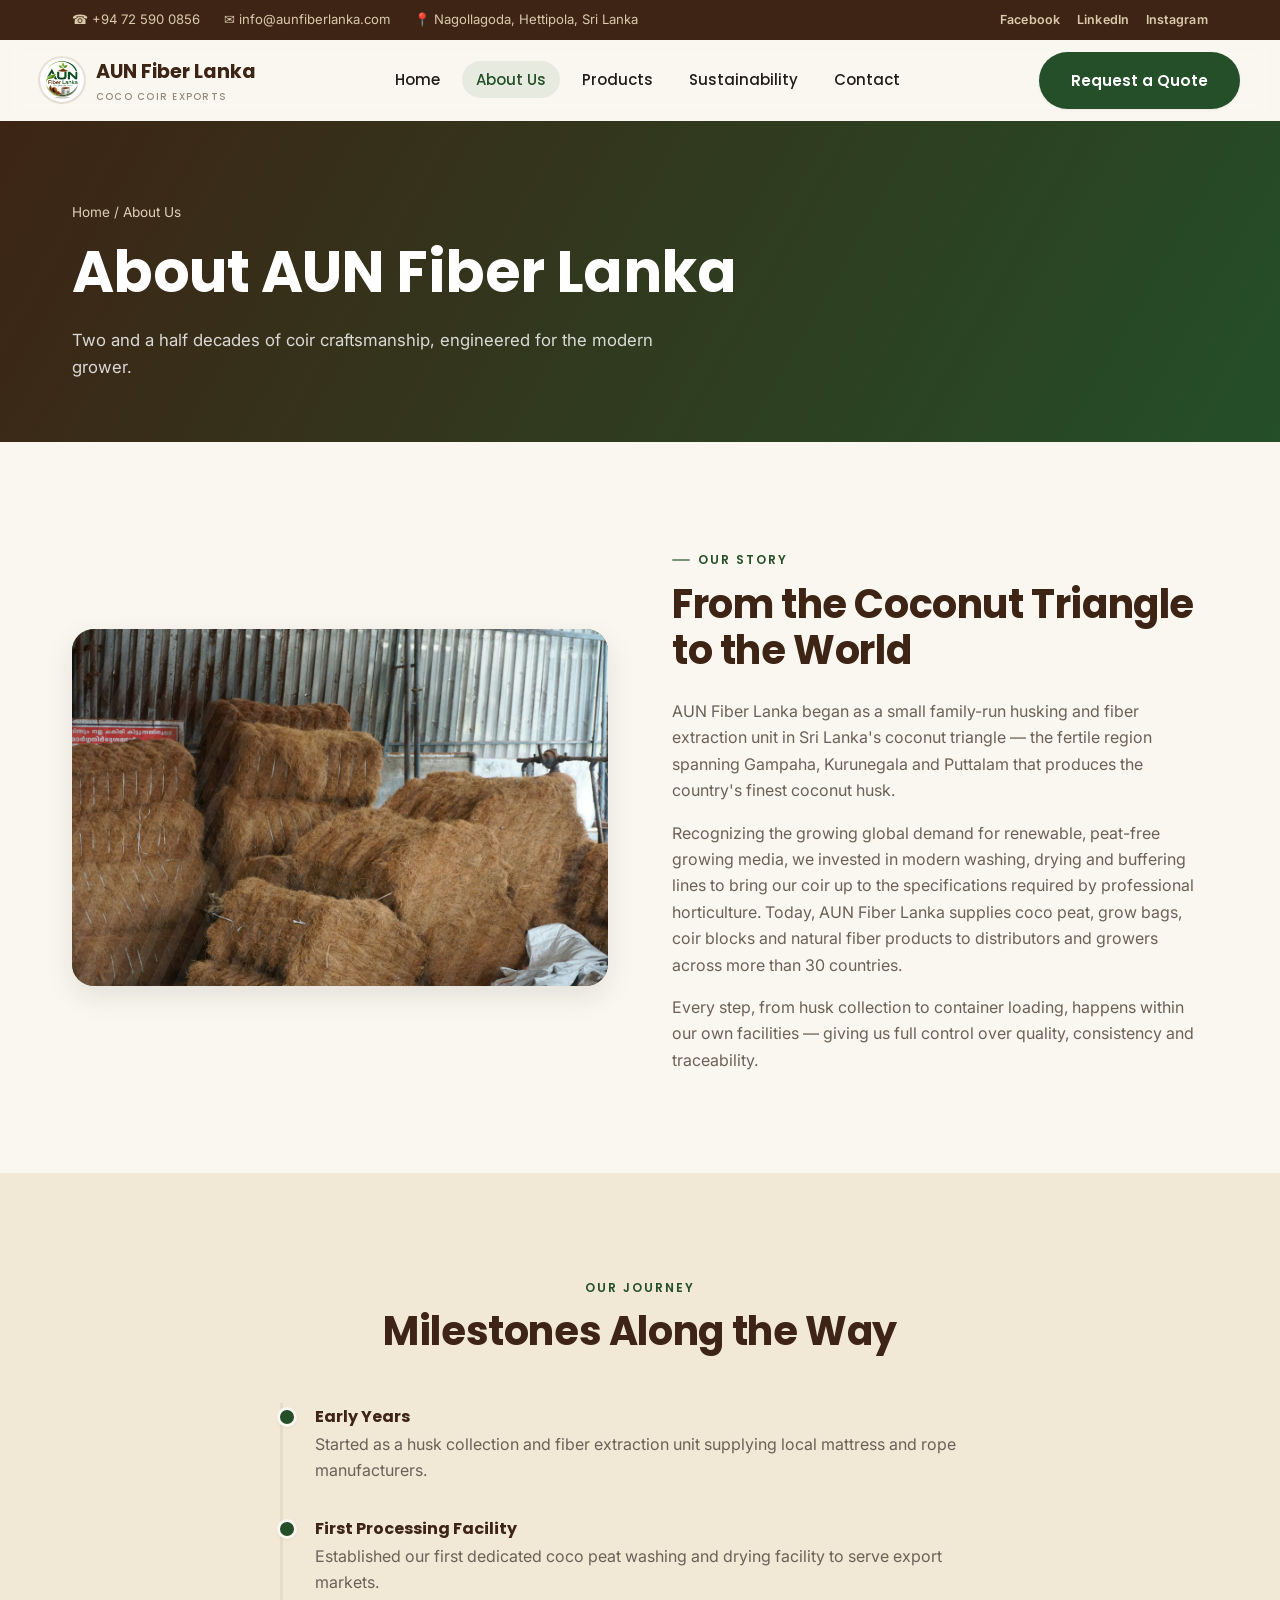
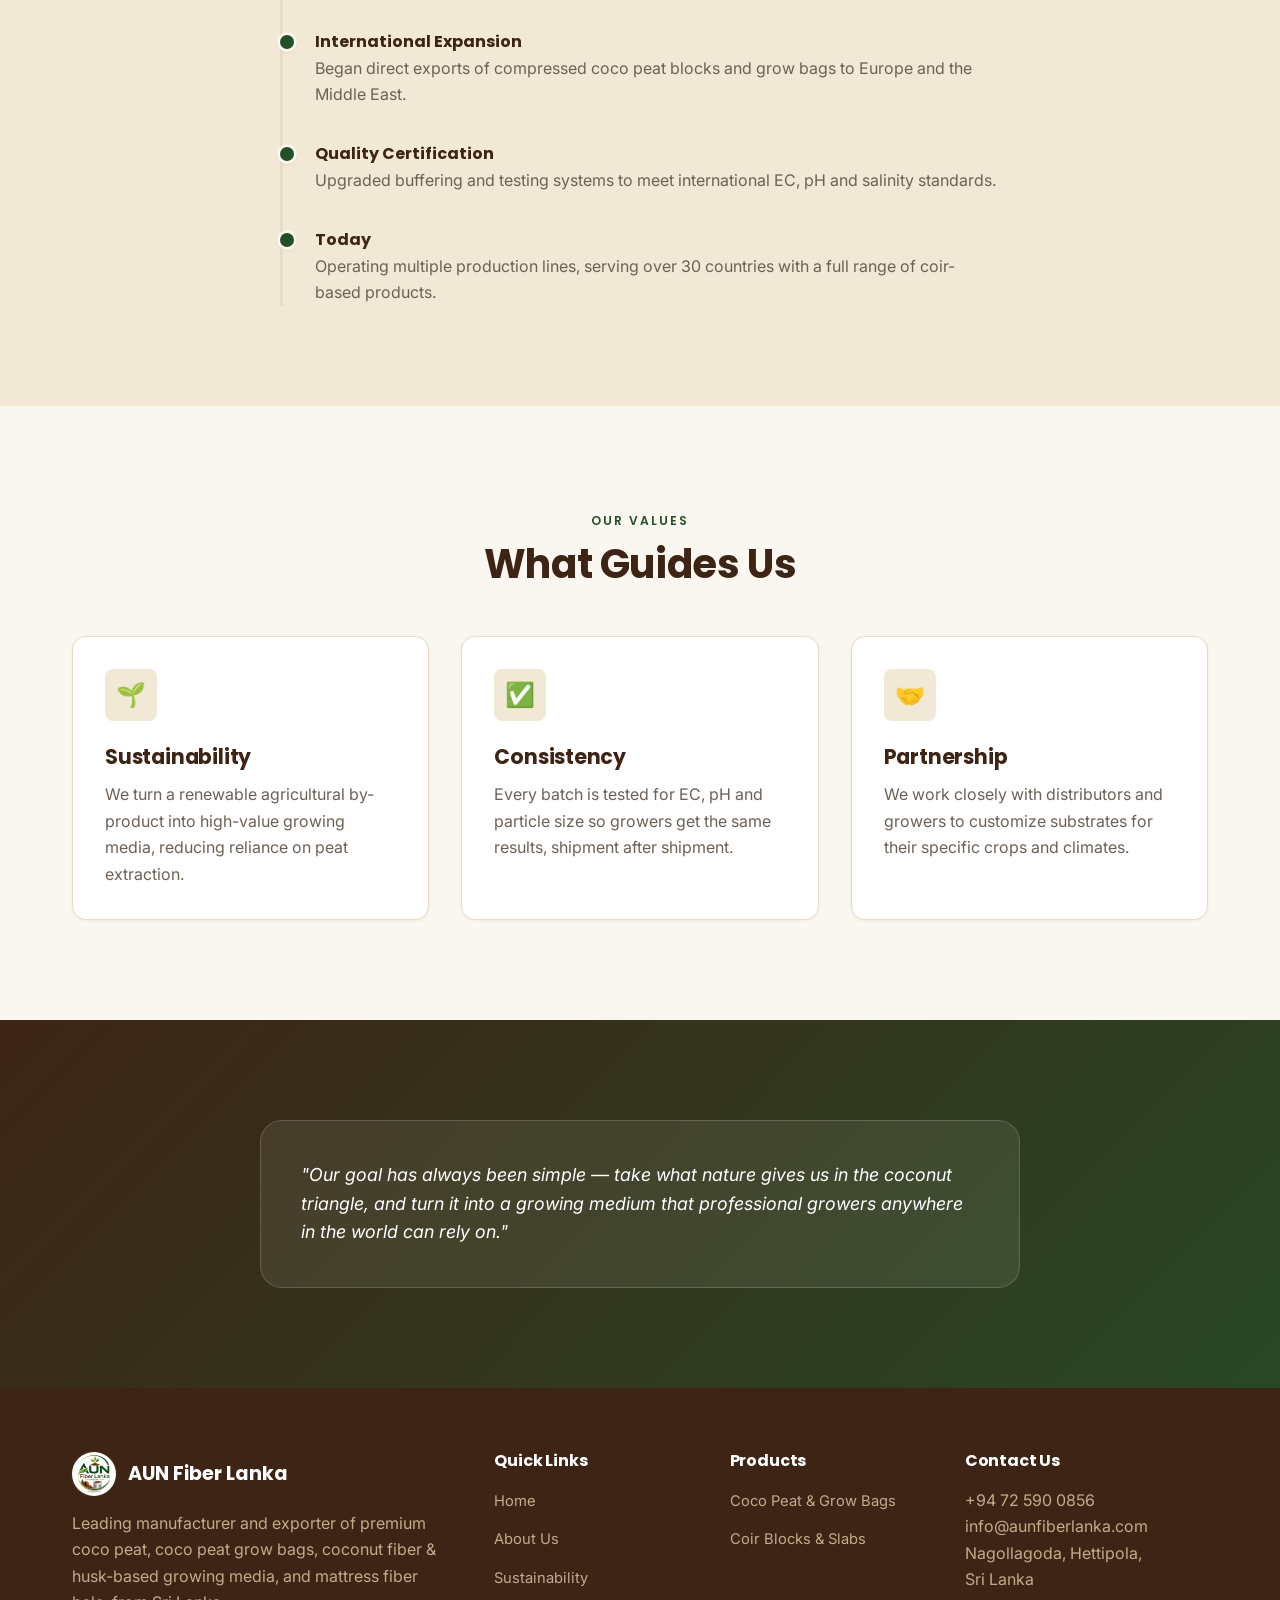
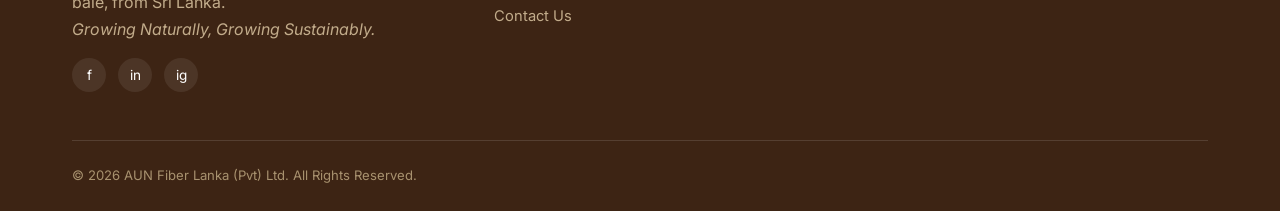
==== commit 355443d6: "Remove placeholder notices from public pages" ====
--- a/about.html
+++ b/about.html
@@ -171,7 +171,6 @@
     </div>
     <div class="footer-bottom">
       <span>&copy; <span id="year"></span> AUN Fiber Lanka (Pvt) Ltd. All Rights Reserved.</span>
-      <span>Website content is placeholder &mdash; update with your real company details.</span>
     </div>
   </div>
 </footer>
--- a/css/style.css
+++ b/css/style.css
@@ -1,152 +1,218 @@
 /* ==========================================================================
-   Fiber Lanka — global styles
+   AUN Fiber Lanka — global styles (design system v2)
    ========================================================================== */
 
 :root {
+  /* Brand colors */
   --color-coir: #6b4226;
-  --color-coir-dark: #4a2c18;
+  --color-coir-dark: #3d2414;
   --color-leaf: #3f7d43;
-  --color-leaf-dark: #2c5a30;
-  --color-cream: #faf6ee;
-  --color-sand: #f0e6d2;
-  --color-ink: #26211c;
-  --color-muted: #6b6258;
+  --color-leaf-dark: #244f28;
+  --color-cream: #faf7f0;
+  --color-sand: #f1e8d6;
+  --color-ink: #221d18;
+  --color-muted: #6c6157;
+  --color-muted-2: #948a7d;
   --color-white: #ffffff;
-  --shadow-soft: 0 10px 30px rgba(38, 33, 28, 0.08);
-  --shadow-card: 0 4px 16px rgba(38, 33, 28, 0.10);
-  --radius: 14px;
-  --max-width: 1180px;
+  --color-border: #e7dcc7;
+
+  /* Elevation */
+  --shadow-xs: 0 1px 3px rgba(34, 29, 24, 0.06);
+  --shadow-sm: 0 4px 12px rgba(34, 29, 24, 0.08);
+  --shadow-md: 0 10px 28px rgba(34, 29, 24, 0.10);
+  --shadow-lg: 0 24px 56px rgba(34, 29, 24, 0.16);
+  --focus-ring: 0 0 0 3px rgba(63, 125, 67, 0.35);
+
+  /* Spacing scale */
+  --space-1: 4px;
+  --space-2: 8px;
+  --space-3: 12px;
+  --space-4: 16px;
+  --space-5: 24px;
+  --space-6: 32px;
+  --space-7: 48px;
+  --space-8: 64px;
+  --space-9: 96px;
+
+  /* Radius scale */
+  --radius-sm: 8px;
+  --radius-md: 14px;
+  --radius-lg: 22px;
+  --radius-pill: 999px;
+  --radius: var(--radius-md); /* legacy alias */
+
+  --max-width: 1200px;
   --font-head: "Poppins", "Segoe UI", sans-serif;
   --font-body: "Inter", "Segoe UI", sans-serif;
+  --ease: cubic-bezier(0.22, 1, 0.36, 1);
+  --transition: 220ms var(--ease);
 }
 
 * { box-sizing: border-box; }
 html { scroll-behavior: smooth; }
+
+@media (prefers-reduced-motion: reduce) {
+  html { scroll-behavior: auto; }
+  *, *::before, *::after { animation-duration: 0.001ms !important; transition-duration: 0.001ms !important; }
+}
 
 body {
   margin: 0;
   font-family: var(--font-body);
   color: var(--color-ink);
   background: var(--color-cream);
-  line-height: 1.6;
+  line-height: 1.65;
   -webkit-font-smoothing: antialiased;
+  text-rendering: optimizeLegibility;
 }
 
 img { max-width: 100%; display: block; }
+
+::selection { background: var(--color-leaf); color: var(--color-white); }
+
+a { color: var(--color-leaf-dark); text-decoration: none; transition: color var(--transition); }
+a:hover { color: var(--color-leaf); }
+
+:focus-visible {
+  outline: none;
+  box-shadow: var(--focus-ring);
+  border-radius: var(--radius-sm);
+}
 
 h1, h2, h3, h4 {
   font-family: var(--font-head);
   color: var(--color-coir-dark);
-  line-height: 1.2;
+  line-height: 1.18;
+  letter-spacing: -0.01em;
   margin: 0 0 0.6em;
 }
 
-h1 { font-size: clamp(2.2rem, 4.5vw, 3.4rem); }
-h2 { font-size: clamp(1.7rem, 3vw, 2.4rem); }
-h3 { font-size: 1.3rem; }
+h1 { font-size: clamp(2.1rem, 1.5rem + 2.6vw, 3.6rem); }
+h2 { font-size: clamp(1.6rem, 1.2rem + 1.6vw, 2.5rem); }
+h3 { font-size: 1.28rem; }
 
 p { margin: 0 0 1em; color: var(--color-muted); }
-
-a { color: var(--color-leaf-dark); text-decoration: none; }
-a:hover { color: var(--color-leaf); }
+p:last-child { margin-bottom: 0; }
 
 .container {
   max-width: var(--max-width);
   margin: 0 auto;
-  padding: 0 24px;
-}
-
-.section {
-  padding: 88px 0;
-}
-.section--tight { padding: 56px 0; }
+  padding: 0 clamp(20px, 4vw, 32px);
+}
+
+.section { padding: clamp(56px, 8vw, 100px) 0; }
+.section--tight { padding: clamp(40px, 5vw, 64px) 0; }
 .section--sand { background: var(--color-sand); }
 .section--dark {
-  background: linear-gradient(135deg, var(--color-coir-dark), var(--color-coir));
+  background: linear-gradient(135deg, var(--color-coir-dark), var(--color-leaf-dark) 120%);
   color: var(--color-white);
 }
 .section--dark h2, .section--dark h3, .section--dark p { color: var(--color-white); }
-.section--dark .eyebrow { color: #e9d9c4; }
+.section--dark p { color: rgba(255,255,255,0.82); }
+.section--dark .eyebrow { color: #cfe8d1; }
 
 .eyebrow {
-  display: inline-block;
+  display: inline-flex;
+  align-items: center;
+  gap: 8px;
   font-family: var(--font-head);
-  font-size: 0.78rem;
+  font-size: 0.76rem;
   font-weight: 600;
-  letter-spacing: 0.14em;
+  letter-spacing: 0.16em;
   text-transform: uppercase;
   color: var(--color-leaf-dark);
-  margin-bottom: 0.6em;
-}
-
-.section-head {
-  max-width: 680px;
-  margin: 0 0 44px;
-}
+  margin-bottom: 0.85em;
+}
+.eyebrow::before {
+  content: "";
+  width: 18px; height: 2px;
+  background: currentColor;
+  border-radius: 2px;
+  opacity: 0.6;
+}
+
+.section-head { max-width: 680px; margin: 0 0 var(--space-7); }
 .section-head.center { margin-left: auto; margin-right: auto; text-align: center; }
+.section-head.center .eyebrow::before { display: none; }
 
 /* ---------- Buttons ---------- */
 .btn {
   display: inline-flex;
   align-items: center;
+  justify-content: center;
   gap: 8px;
-  padding: 14px 28px;
-  border-radius: 999px;
+  padding: 14px 30px;
+  border-radius: var(--radius-pill);
   font-family: var(--font-head);
   font-weight: 600;
   font-size: 0.95rem;
   border: 2px solid transparent;
   cursor: pointer;
-  transition: transform 0.15s ease, box-shadow 0.15s ease, background 0.15s ease, color 0.15s ease;
-}
-.btn-primary { background: var(--color-leaf-dark); color: var(--color-white); }
-.btn-primary:hover { background: var(--color-leaf); transform: translateY(-2px); box-shadow: var(--shadow-card); }
-.btn-outline { border-color: var(--color-white); color: var(--color-white); }
-.btn-outline:hover { background: var(--color-white); color: var(--color-coir-dark); }
+  white-space: nowrap;
+  transition: transform var(--transition), box-shadow var(--transition), background var(--transition), color var(--transition), border-color var(--transition);
+}
+.btn-primary { background: var(--color-leaf-dark); color: var(--color-white); box-shadow: var(--shadow-xs); }
+.btn-primary:hover { background: var(--color-leaf); transform: translateY(-2px); box-shadow: var(--shadow-md); }
+.btn-primary:active { transform: translateY(0); }
+.btn-outline { border-color: rgba(255,255,255,0.7); color: var(--color-white); }
+.btn-outline:hover { background: var(--color-white); color: var(--color-coir-dark); border-color: var(--color-white); transform: translateY(-2px); }
 .btn-outline-dark { border-color: var(--color-coir-dark); color: var(--color-coir-dark); }
-.btn-outline-dark:hover { background: var(--color-coir-dark); color: var(--color-white); }
-
-/* ---------- Header ---------- */
+.btn-outline-dark:hover { background: var(--color-coir-dark); color: var(--color-white); transform: translateY(-2px); }
+
+/* ---------- Topbar ---------- */
 .topbar {
   background: var(--color-coir-dark);
-  color: #e9d9c4;
+  color: #ddc9ac;
   font-size: 0.82rem;
 }
 .topbar .container {
   display: flex;
   justify-content: space-between;
   align-items: center;
-  padding-top: 8px;
-  padding-bottom: 8px;
+  padding-top: 9px;
+  padding-bottom: 9px;
   gap: 16px;
   flex-wrap: wrap;
 }
-.topbar a { color: #e9d9c4; }
-.topbar-contacts { display: flex; gap: 22px; flex-wrap: wrap; }
-.topbar-social { display: flex; gap: 14px; }
-.topbar-social a { font-weight: 600; }
-
+.topbar a { color: #ddc9ac; }
+.topbar a:hover { color: var(--color-white); }
+.topbar-contacts { display: flex; gap: 24px; flex-wrap: wrap; }
+.topbar-social { display: flex; gap: 16px; }
+.topbar-social a { font-weight: 600; font-size: 0.78rem; letter-spacing: 0.02em; }
+
+/* ---------- Header ---------- */
 .site-header {
   position: sticky;
   top: 0;
   z-index: 50;
-  background: rgba(250, 246, 238, 0.96);
-  backdrop-filter: blur(6px);
-  box-shadow: 0 2px 10px rgba(38,33,28,0.06);
-}
+  background: rgba(250, 247, 240, 0.98);
+  box-shadow: 0 1px 0 rgba(34,29,24,0.06);
+  transition: box-shadow var(--transition), background var(--transition);
+}
+.site-header.scrolled { box-shadow: var(--shadow-sm); }
+
+@supports (backdrop-filter: blur(1px)) or (-webkit-backdrop-filter: blur(1px)) {
+  /* Blur only on wide viewports: backdrop-filter creates a CSS containing
+     block, which breaks position:fixed on the mobile nav panel below. */
+  @media (min-width: 1025px) {
+    .site-header { background: rgba(250, 247, 240, 0.88); backdrop-filter: blur(10px); -webkit-backdrop-filter: blur(10px); }
+  }
+}
+
 .nav {
   display: flex;
   align-items: center;
   justify-content: space-between;
-  padding: 14px 0;
+  padding: 12px 0;
+  gap: 20px;
 }
 .brand {
   display: flex;
   align-items: center;
-  gap: 10px;
+  gap: 12px;
   font-family: var(--font-head);
   font-weight: 700;
-  font-size: 1.25rem;
+  font-size: 1.2rem;
   color: var(--color-coir-dark);
 }
 .brand-mark {
@@ -154,43 +220,62 @@
   border-radius: 50%;
   background: var(--color-white);
   display: flex; align-items: center; justify-content: center;
-  box-shadow: 0 0 0 2px rgba(107,66,38,0.12);
+  box-shadow: 0 0 0 2px rgba(107,66,38,0.12), var(--shadow-xs);
   padding: 3px;
   object-fit: contain;
   flex-shrink: 0;
 }
-.brand small { display: block; font-weight: 500; font-size: 0.62rem; letter-spacing: 0.12em; color: var(--color-muted); text-transform: uppercase; }
+.brand small { display: block; font-weight: 500; font-size: 0.6rem; letter-spacing: 0.13em; color: var(--color-muted-2); text-transform: uppercase; margin-top: 1px; }
 
 .nav-links {
   display: flex;
-  gap: 30px;
+  gap: 8px;
   list-style: none;
   margin: 0; padding: 0;
   font-family: var(--font-head);
   font-weight: 500;
   font-size: 0.94rem;
 }
-.nav-links a { color: var(--color-ink); }
-.nav-links a.active, .nav-links a:hover { color: var(--color-leaf-dark); }
+.nav-links a {
+  color: var(--color-ink);
+  padding: 8px 14px;
+  border-radius: var(--radius-pill);
+  transition: color var(--transition), background var(--transition);
+}
+.nav-links a.active { color: var(--color-leaf-dark); background: rgba(63,125,67,0.10); }
+.nav-links a:hover { color: var(--color-leaf-dark); background: rgba(63,125,67,0.08); }
 
 .nav-cta { display: flex; align-items: center; gap: 18px; }
 
 .nav-toggle {
   display: none;
   flex-direction: column;
+  justify-content: center;
   gap: 5px;
+  width: 40px; height: 40px;
   background: none;
   border: none;
   cursor: pointer;
   padding: 6px;
-}
-.nav-toggle span { width: 26px; height: 2px; background: var(--color-coir-dark); border-radius: 2px; }
+  border-radius: var(--radius-sm);
+  z-index: 60;
+}
+.nav-toggle span {
+  width: 24px; height: 2px;
+  background: var(--color-coir-dark);
+  border-radius: 2px;
+  transition: transform var(--transition), opacity var(--transition);
+  transform-origin: center;
+}
+.site-header.open .nav-toggle span:nth-child(1) { transform: translateY(7px) rotate(45deg); }
+.site-header.open .nav-toggle span:nth-child(2) { opacity: 0; }
+.site-header.open .nav-toggle span:nth-child(3) { transform: translateY(-7px) rotate(-45deg); }
 
 /* ---------- Hero ---------- */
 .hero {
   position: relative;
   background:
-    linear-gradient(120deg, rgba(38,33,28,0.82), rgba(44,90,48,0.72)),
+    linear-gradient(120deg, rgba(31,26,21,0.86), rgba(36,79,40,0.76)),
     url('../images/hero-greenhouse.jpg');
   background-size: cover;
   background-position: center;
@@ -198,77 +283,90 @@
   overflow: hidden;
 }
 .hero .container {
-  padding-top: 110px;
-  padding-bottom: 110px;
-  max-width: 760px;
+  padding-top: clamp(72px, 12vw, 130px);
+  padding-bottom: clamp(72px, 12vw, 130px);
+  max-width: 780px;
 }
 .hero h1 { color: var(--color-white); }
-.hero p.lead { color: #f2e8d8; font-size: 1.12rem; max-width: 560px; }
-.hero-actions { display: flex; gap: 16px; margin-top: 28px; flex-wrap: wrap; }
+.hero p.lead { color: #f3ecdc; font-size: 1.14rem; max-width: 560px; }
+.hero-actions { display: flex; gap: 16px; margin-top: var(--space-6); flex-wrap: wrap; }
 .hero-badges {
-  display: flex; gap: 28px; margin-top: 56px; flex-wrap: wrap;
+  display: flex; gap: clamp(20px, 4vw, 32px); margin-top: var(--space-8); flex-wrap: wrap;
+  padding-top: var(--space-6);
+  border-top: 1px solid rgba(255,255,255,0.18);
 }
 .hero-badge { font-family: var(--font-head); }
 .hero-badge b { display: block; font-size: 1.7rem; color: var(--color-white); }
-.hero-badge span { font-size: 0.8rem; color: #e9d9c4; text-transform: uppercase; letter-spacing: 0.08em; }
+.hero-badge span { font-size: 0.78rem; color: #dcd0b8; text-transform: uppercase; letter-spacing: 0.08em; }
 
 .page-hero {
   background: linear-gradient(120deg, var(--color-coir-dark), var(--color-leaf-dark));
   color: var(--color-white);
-  padding: 72px 0 56px;
-}
-.page-hero h1 { color: var(--color-white); margin-bottom: 0.3em; }
-.breadcrumb { font-size: 0.85rem; color: #e9d9c4; }
-.breadcrumb a { color: #e9d9c4; }
+  padding: clamp(56px, 8vw, 80px) 0 clamp(44px, 6vw, 60px);
+}
+.page-hero h1 { color: var(--color-white); margin-bottom: 0.35em; }
+.page-hero p { color: rgba(255,255,255,0.82); font-size: 1.05rem; max-width: 640px; }
+.breadcrumb { font-size: 0.85rem; color: #dcd0b8; margin-bottom: var(--space-4); }
+.breadcrumb a { color: #dcd0b8; }
+.breadcrumb a:hover { color: var(--color-white); }
 
 /* ---------- Cards / grids ---------- */
-.grid { display: grid; gap: 28px; }
+.grid { display: grid; gap: var(--space-6); }
 .grid-2 { grid-template-columns: repeat(2, 1fr); }
 .grid-3 { grid-template-columns: repeat(3, 1fr); }
 .grid-4 { grid-template-columns: repeat(4, 1fr); }
 
 .card {
   background: var(--color-white);
-  border-radius: var(--radius);
-  padding: 30px;
-  box-shadow: var(--shadow-card);
+  border: 1px solid var(--color-border);
+  border-radius: var(--radius-md);
+  padding: var(--space-6);
+  box-shadow: var(--shadow-xs);
   height: 100%;
-}
+  transition: transform var(--transition), box-shadow var(--transition), border-color var(--transition);
+}
+.card:hover { transform: translateY(-4px); box-shadow: var(--shadow-md); border-color: transparent; }
 .card .icon {
   width: 52px; height: 52px;
-  border-radius: 12px;
+  border-radius: var(--radius-sm);
   background: var(--color-sand);
   display: flex; align-items: center; justify-content: center;
   font-size: 1.5rem;
-  margin-bottom: 18px;
+  margin-bottom: var(--space-5);
 }
 
 .stat-strip {
   display: grid;
   grid-template-columns: repeat(4, 1fr);
-  gap: 20px;
+  gap: var(--space-5);
   text-align: center;
+}
+.stat-strip .stat {
+  padding: var(--space-5) var(--space-3);
+  background: var(--color-white);
+  border: 1px solid var(--color-border);
+  border-radius: var(--radius-md);
 }
 .stat-strip .stat b {
   display: block;
   font-family: var(--font-head);
-  font-size: 2.4rem;
+  font-size: clamp(1.9rem, 1.5rem + 1vw, 2.5rem);
   color: var(--color-leaf-dark);
 }
-.stat-strip .stat span { font-size: 0.85rem; color: var(--color-muted); text-transform: uppercase; letter-spacing: 0.06em; }
+.stat-strip .stat span { font-size: 0.82rem; color: var(--color-muted); text-transform: uppercase; letter-spacing: 0.06em; }
 
 .split {
   display: grid;
   grid-template-columns: 1fr 1fr;
-  gap: 56px;
+  gap: clamp(32px, 6vw, 64px);
   align-items: center;
 }
 
 .media-block {
-  border-radius: var(--radius);
+  border-radius: var(--radius-lg);
   min-height: 340px;
   background: linear-gradient(135deg, var(--color-leaf) 0%, var(--color-coir) 100%);
-  box-shadow: var(--shadow-soft);
+  box-shadow: var(--shadow-md);
   position: relative;
   overflow: hidden;
 }
@@ -290,12 +388,13 @@
 
 .product-card {
   background: var(--color-white);
-  border-radius: var(--radius);
+  border: 1px solid var(--color-border);
+  border-radius: var(--radius-md);
   overflow: hidden;
-  box-shadow: var(--shadow-card);
-  transition: transform 0.18s ease, box-shadow 0.18s ease;
-}
-.product-card:hover { transform: translateY(-6px); box-shadow: var(--shadow-soft); }
+  box-shadow: var(--shadow-xs);
+  transition: transform var(--transition), box-shadow var(--transition), border-color var(--transition);
+}
+.product-card:hover { transform: translateY(-6px); box-shadow: var(--shadow-lg); border-color: transparent; }
 .product-thumb {
   height: 200px;
   display: flex; align-items: center; justify-content: center;
@@ -309,54 +408,68 @@
   height: 100%;
   object-fit: cover;
   object-position: center;
-}
-.product-card .body { padding: 22px; }
+  transition: transform 420ms var(--ease);
+}
+.product-card:hover .product-thumb img { transform: scale(1.06); }
+.product-card .body { padding: var(--space-6); }
 .product-card h3 { margin-bottom: 0.4em; font-size: 1.1rem; }
 .product-card p { font-size: 0.92rem; margin-bottom: 0.6em; }
 .product-card .tag {
   display: inline-block;
-  font-size: 0.72rem;
+  font-size: 0.7rem;
+  font-weight: 600;
   text-transform: uppercase;
   letter-spacing: 0.06em;
   color: var(--color-leaf-dark);
   background: var(--color-sand);
-  padding: 3px 10px;
-  border-radius: 999px;
-  margin-bottom: 10px;
-}
-
-.steps { display: grid; grid-template-columns: repeat(4, 1fr); gap: 24px; counter-reset: step; }
-.step { position: relative; padding-top: 46px; }
+  padding: 4px 11px;
+  border-radius: var(--radius-pill);
+  margin-bottom: 12px;
+}
+
+.steps { display: grid; grid-template-columns: repeat(4, 1fr); gap: var(--space-6); counter-reset: step; }
+.step {
+  position: relative;
+  padding: var(--space-6) var(--space-5) var(--space-5);
+  padding-top: 58px;
+  background: rgba(255,255,255,0.06);
+  border: 1px solid rgba(255,255,255,0.14);
+  border-radius: var(--radius-md);
+}
 .step::before {
   counter-increment: step;
   content: counter(step);
-  position: absolute; top: 0; left: 0;
+  position: absolute; top: var(--space-5); left: var(--space-5);
   width: 38px; height: 38px;
   border-radius: 50%;
-  background: var(--color-leaf-dark);
-  color: white;
+  background: var(--color-white);
+  color: var(--color-leaf-dark);
   display: flex; align-items: center; justify-content: center;
   font-family: var(--font-head); font-weight: 700;
-}
-
-.timeline { border-left: 3px solid var(--color-sand); padding-left: 28px; display: flex; flex-direction: column; gap: 30px; }
+  box-shadow: var(--shadow-sm);
+}
+.step h3 { color: var(--color-white); }
+
+.timeline { border-left: 3px solid var(--color-border); padding-left: var(--space-6); display: flex; flex-direction: column; gap: var(--space-6); }
 .timeline-item { position: relative; }
 .timeline-item::before {
   content: "";
-  position: absolute; left: -35px; top: 4px;
+  position: absolute; left: -38px; top: 4px;
   width: 14px; height: 14px; border-radius: 50%;
   background: var(--color-leaf-dark);
   border: 3px solid var(--color-cream);
+  box-shadow: var(--shadow-xs);
 }
 .timeline-item b { color: var(--color-coir-dark); font-family: var(--font-head); }
 
 .quote-block {
-  background: var(--color-sand);
-  border-radius: var(--radius);
-  padding: 34px;
-  font-size: 1.05rem;
+  background: rgba(255,255,255,0.08);
+  border: 1px solid rgba(255,255,255,0.16);
+  border-radius: var(--radius-lg);
+  padding: clamp(28px, 4vw, 40px);
+  font-size: 1.12rem;
   font-style: italic;
-  color: var(--color-coir-dark);
+  line-height: 1.6;
   position: relative;
 }
 
@@ -369,41 +482,54 @@
   color: var(--color-muted); font-size: 1rem;
 }
 
-.map-list { display: grid; grid-template-columns: repeat(3, 1fr); gap: 14px; }
-.map-list li { list-style: none; background: var(--color-white); border-radius: 10px; padding: 12px 16px; font-size: 0.92rem; box-shadow: var(--shadow-card); }
+.map-list { display: grid; grid-template-columns: repeat(3, 1fr); gap: var(--space-4); }
+.map-list li {
+  list-style: none;
+  background: var(--color-white);
+  border: 1px solid var(--color-border);
+  border-radius: var(--radius-sm);
+  padding: var(--space-4) var(--space-5);
+  font-size: 0.92rem;
+  font-weight: 500;
+  box-shadow: var(--shadow-xs);
+  transition: box-shadow var(--transition), transform var(--transition);
+}
+.map-list li:hover { box-shadow: var(--shadow-sm); transform: translateY(-2px); }
 
 /* ---------- Forms ---------- */
-.form-grid { display: grid; grid-template-columns: 1fr 1fr; gap: 18px; }
+.form-grid { display: grid; grid-template-columns: 1fr 1fr; gap: var(--space-5); }
 .form-grid .full { grid-column: 1 / -1; }
-label { display: block; font-family: var(--font-head); font-size: 0.85rem; font-weight: 600; margin-bottom: 6px; color: var(--color-coir-dark); }
+label { display: block; font-family: var(--font-head); font-size: 0.85rem; font-weight: 600; margin-bottom: 7px; color: var(--color-coir-dark); }
 input, select, textarea {
   width: 100%;
   padding: 13px 16px;
-  border: 1.5px solid #e0d5c0;
-  border-radius: 10px;
+  border: 1.5px solid var(--color-border);
+  border-radius: var(--radius-sm);
   font-family: var(--font-body);
   font-size: 0.95rem;
   background: var(--color-white);
   color: var(--color-ink);
-}
-input:focus, select:focus, textarea:focus { outline: none; border-color: var(--color-leaf); }
+  transition: border-color var(--transition), box-shadow var(--transition);
+}
+input:hover, select:hover, textarea:hover { border-color: var(--color-muted-2); }
+input:focus, select:focus, textarea:focus { outline: none; border-color: var(--color-leaf); box-shadow: var(--focus-ring); }
 textarea { resize: vertical; min-height: 130px; }
 
-.contact-info-card { background: var(--color-white); border-radius: var(--radius); padding: 30px; box-shadow: var(--shadow-card); }
-.contact-info-card ul { list-style: none; margin: 0; padding: 0; display: flex; flex-direction: column; gap: 18px; }
-.contact-info-card li { display: flex; gap: 14px; align-items: flex-start; }
-.contact-info-card .icon { flex-shrink: 0; width: 42px; height: 42px; border-radius: 10px; background: var(--color-sand); display: flex; align-items: center; justify-content: center; }
-
-.form-note { font-size: 0.82rem; color: var(--color-muted); margin-top: 10px; }
+.contact-info-card { background: var(--color-white); border: 1px solid var(--color-border); border-radius: var(--radius-md); padding: var(--space-6); box-shadow: var(--shadow-sm); }
+.contact-info-card ul { list-style: none; margin: 0; padding: 0; display: flex; flex-direction: column; gap: var(--space-5); }
+.contact-info-card li { display: flex; gap: var(--space-4); align-items: flex-start; }
+.contact-info-card .icon { flex-shrink: 0; width: 42px; height: 42px; border-radius: var(--radius-sm); background: var(--color-sand); display: flex; align-items: center; justify-content: center; }
+
+.form-note { font-size: 0.82rem; color: var(--color-muted-2); margin-top: var(--space-3); }
 .form-success {
   display: none;
   background: #e5f2e6;
   border: 1.5px solid var(--color-leaf);
   color: var(--color-leaf-dark);
-  padding: 14px 18px;
-  border-radius: 10px;
+  padding: var(--space-4) var(--space-5);
+  border-radius: var(--radius-sm);
   font-size: 0.92rem;
-  margin-bottom: 18px;
+  margin-bottom: var(--space-5);
 }
 .form-success.show { display: block; }
 
@@ -411,43 +537,45 @@
 .cta-band {
   background: linear-gradient(120deg, var(--color-leaf-dark), var(--color-coir-dark));
   color: white;
-  border-radius: var(--radius);
-  padding: 48px;
+  border-radius: var(--radius-lg);
+  padding: clamp(32px, 5vw, 52px);
   display: flex;
   align-items: center;
   justify-content: space-between;
-  gap: 30px;
+  gap: var(--space-6);
   flex-wrap: wrap;
+  box-shadow: var(--shadow-md);
 }
 .cta-band h2 { color: white; margin-bottom: 0.2em; }
 .cta-band p { color: #f2e8d8; margin: 0; }
 
 /* ---------- Footer ---------- */
-.site-footer { background: var(--color-coir-dark); color: #e9d9c4; padding: 64px 0 24px; }
-.footer-grid { display: grid; grid-template-columns: 2fr 1fr 1fr 1.3fr; gap: 40px; }
+.site-footer { background: var(--color-coir-dark); color: #ddc9ac; padding: var(--space-8) 0 var(--space-5); }
+.footer-grid { display: grid; grid-template-columns: 2fr 1fr 1fr 1.3fr; gap: var(--space-7); }
 .footer-grid h4 { color: white; font-size: 1rem; margin-bottom: 1em; }
-.footer-grid p { color: #cbb99e; }
-.footer-grid ul { list-style: none; margin: 0; padding: 0; display: flex; flex-direction: column; gap: 10px; }
-.footer-grid a { color: #cbb99e; font-size: 0.92rem; }
+.footer-grid p { color: #c2ac8b; }
+.footer-grid ul { list-style: none; margin: 0; padding: 0; display: flex; flex-direction: column; gap: var(--space-3); }
+.footer-grid a { color: #c2ac8b; font-size: 0.92rem; }
 .footer-grid a:hover { color: white; }
 .footer-bottom {
-  margin-top: 48px;
-  padding-top: 24px;
+  margin-top: var(--space-7);
+  padding-top: var(--space-5);
   border-top: 1px solid rgba(255,255,255,0.12);
-  display: flex; justify-content: space-between; flex-wrap: wrap; gap: 10px;
-  font-size: 0.82rem; color: #b6a488;
-}
-.footer-social { display: flex; gap: 12px; }
+  display: flex; justify-content: space-between; flex-wrap: wrap; gap: var(--space-3);
+  font-size: 0.82rem; color: #a8926f;
+}
+.footer-social { display: flex; gap: var(--space-3); }
 .footer-social a {
   width: 34px; height: 34px; border-radius: 50%;
   background: rgba(255,255,255,0.08);
   display: flex; align-items: center; justify-content: center;
   color: white; font-size: 0.85rem;
-}
-.footer-social a:hover { background: var(--color-leaf); }
+  transition: background var(--transition), transform var(--transition);
+}
+.footer-social a:hover { background: var(--color-leaf); transform: translateY(-2px); }
 
 /* ---------- Responsive ---------- */
-@media (max-width: 980px) {
+@media (max-width: 1024px) {
   .grid-4 { grid-template-columns: repeat(2, 1fr); }
   .grid-3 { grid-template-columns: repeat(2, 1fr); }
   .split { grid-template-columns: 1fr; }
@@ -455,27 +583,63 @@
   .steps { grid-template-columns: repeat(2, 1fr); }
   .footer-grid { grid-template-columns: 1fr 1fr; }
   .map-list { grid-template-columns: repeat(2, 1fr); }
-}
-
-@media (max-width: 760px) {
-  .topbar-contacts { gap: 12px; }
-  .nav-links, .nav-cta .btn { display: none; }
+  .nav-links { display: none; }
+}
+
+@media (min-width: 1025px) {
+  .nav-toggle { display: none; }
+}
+
+@media (max-width: 1024px) {
   .nav-toggle { display: flex; }
+  .nav-cta .btn { display: none; }
+
+  .site-header.open::before {
+    content: "";
+    position: fixed;
+    inset: 0;
+    background: rgba(20, 16, 12, 0.45);
+    backdrop-filter: blur(2px);
+    z-index: 55;
+    animation: fadeIn var(--transition) both;
+  }
   .site-header.open .nav-links {
     display: flex;
     flex-direction: column;
-    position: absolute;
-    top: 100%; left: 0; right: 0;
+    position: fixed;
+    top: 0; right: 0;
+    bottom: 0;
+    width: min(320px, 84vw);
     background: var(--color-cream);
-    padding: 20px 24px;
-    box-shadow: var(--shadow-soft);
-    gap: 16px;
+    padding: 100px var(--space-6) var(--space-6);
+    box-shadow: var(--shadow-lg);
+    gap: 4px;
+    z-index: 58;
+    overflow-y: auto;
+    animation: slideIn var(--transition) both;
   }
+  .site-header.open .nav-links a { padding: 14px 16px; font-size: 1.02rem; border-radius: var(--radius-sm); }
+  .site-header.open .nav-toggle {
+    position: fixed; top: 20px; right: 20px; z-index: 60;
+    background: var(--color-coir-dark);
+    border-radius: 50%;
+    box-shadow: var(--shadow-md);
+  }
+  .site-header.open .nav-toggle span { background: var(--color-white); }
+}
+
+@keyframes fadeIn { from { opacity: 0; } to { opacity: 1; } }
+@keyframes slideIn { from { transform: translateX(100%); } to { transform: translateX(0); } }
+
+@media (max-width: 760px) {
+  .topbar-contacts { gap: 12px; }
+  .topbar-contacts span:nth-child(3) { display: none; }
   .grid-2, .grid-3, .grid-4 { grid-template-columns: 1fr; }
   .steps { grid-template-columns: 1fr; }
   .form-grid { grid-template-columns: 1fr; }
   .cta-band { flex-direction: column; align-items: flex-start; }
   .footer-grid { grid-template-columns: 1fr; }
   .map-list { grid-template-columns: 1fr; }
-  .section { padding: 60px 0; }
-}
+  .hero-badges { gap: var(--space-5); }
+  .site-header.open .nav-cta { display: none; }
+}
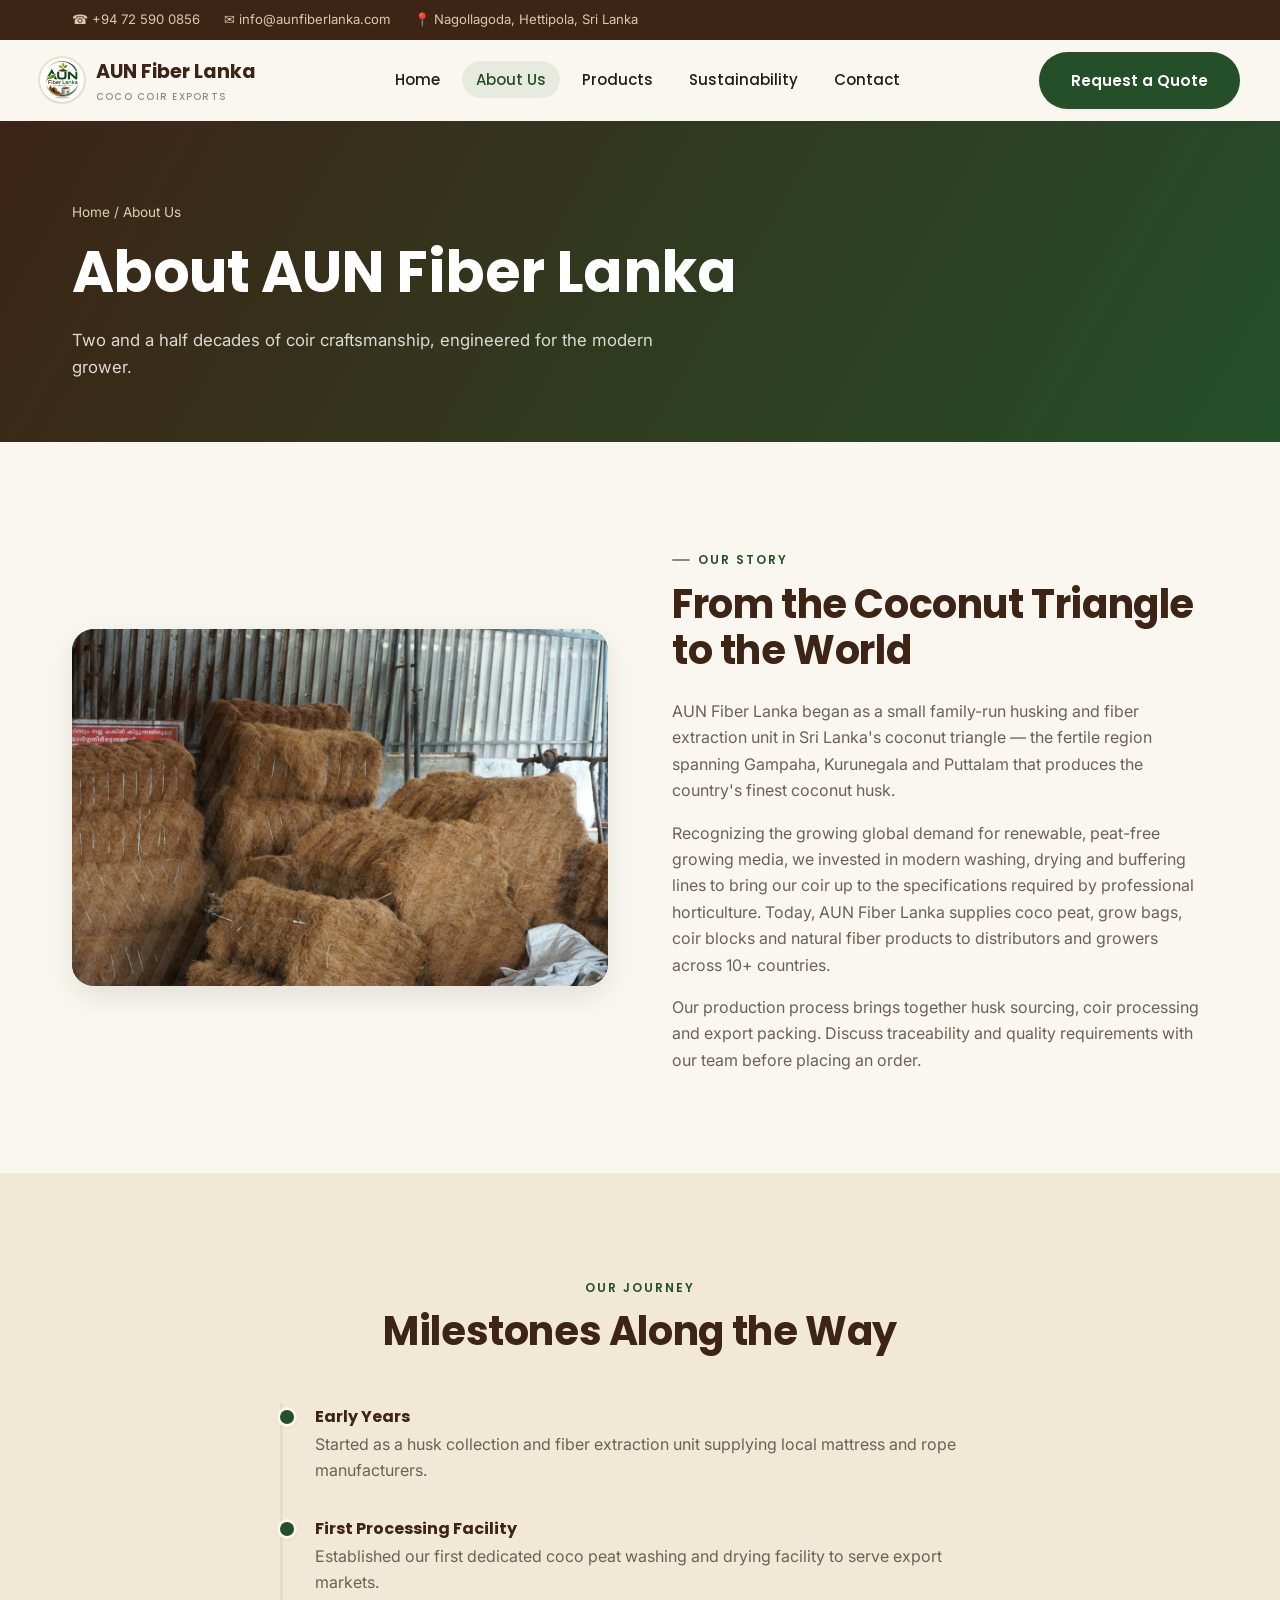
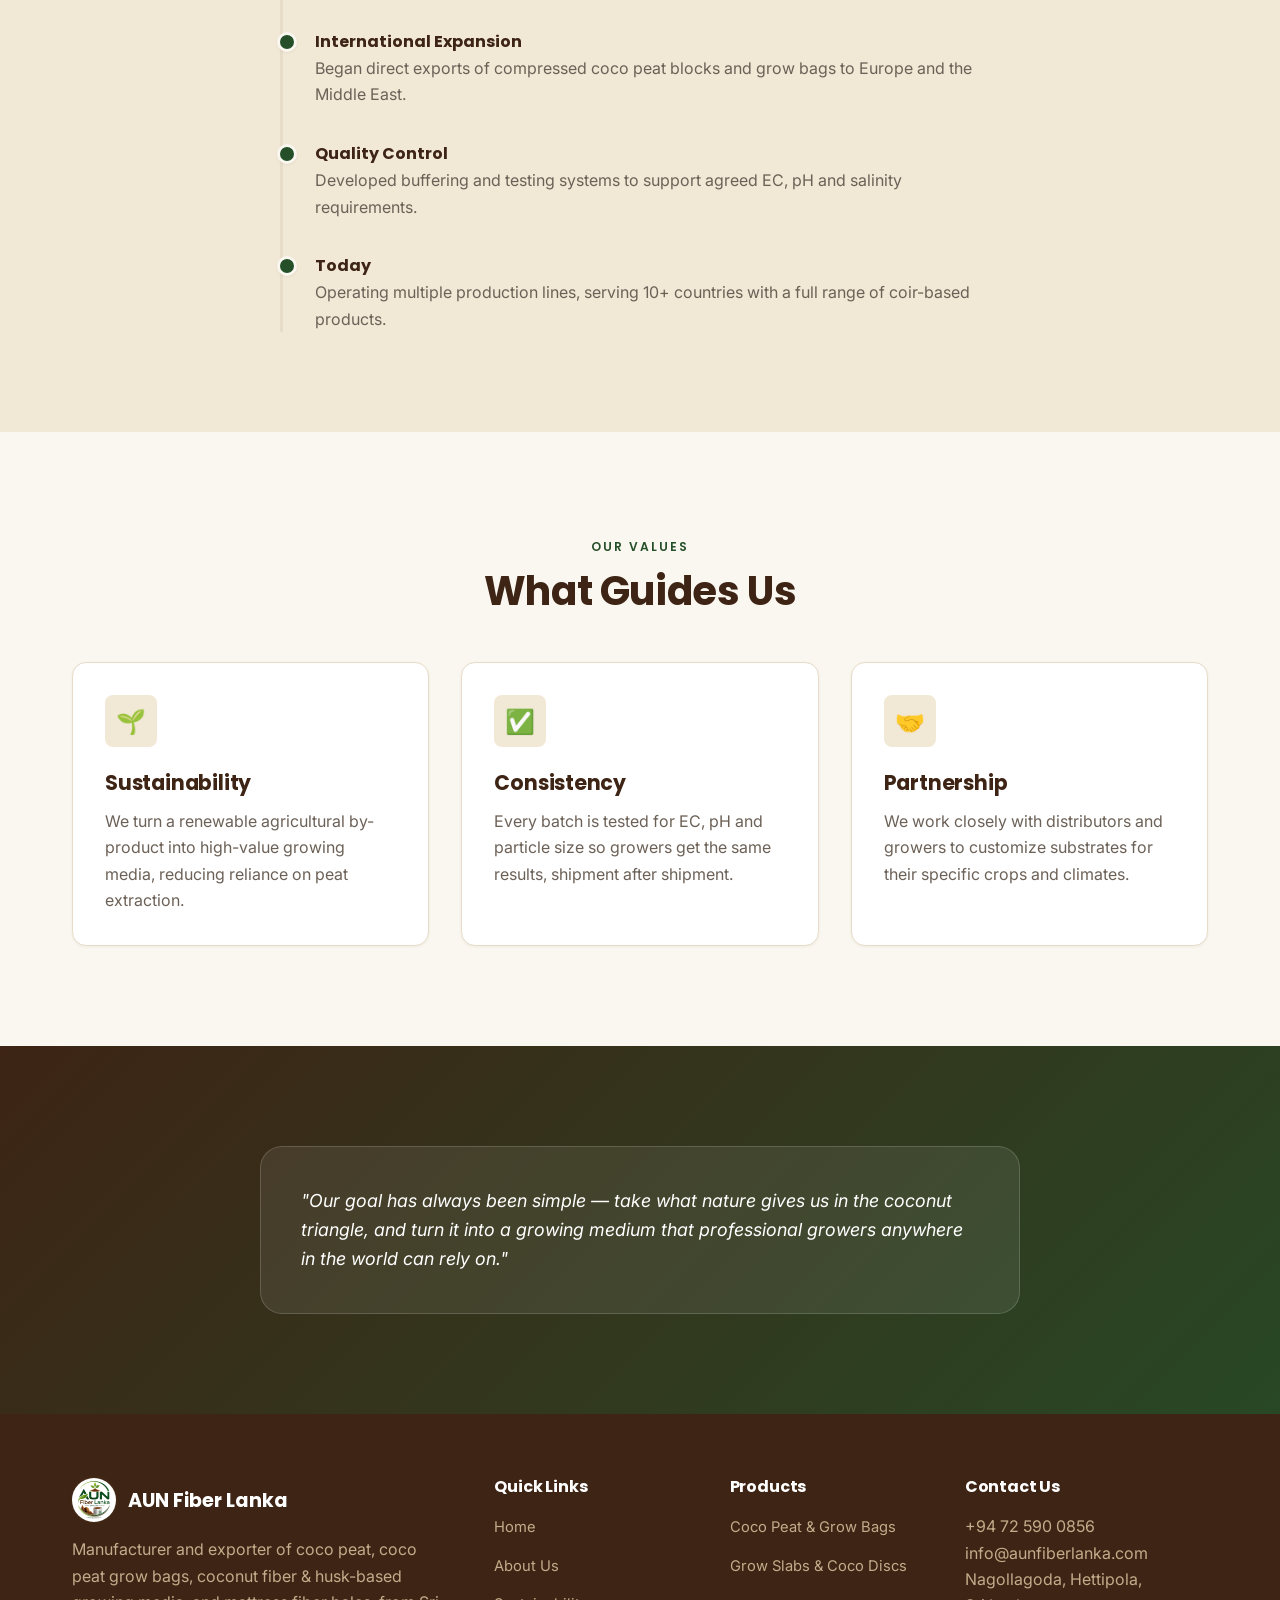
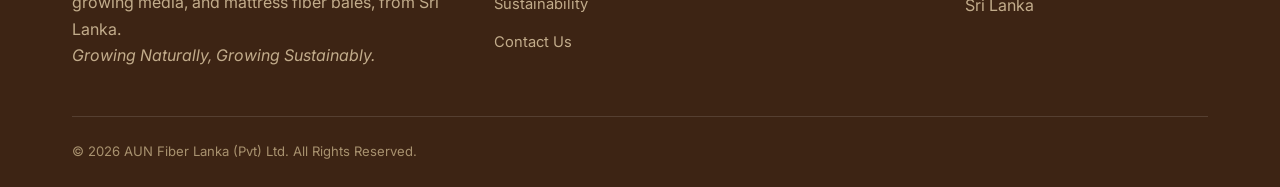
==== commit 8e0976d7: "Update company figures and improve buyer-facing content consistency" ====
--- a/about.html
+++ b/about.html
@@ -18,11 +18,6 @@
       <span>&#9742; +94 72 590 0856</span>
       <span>&#9993; info@aunfiberlanka.com</span>
       <span>&#128205; Nagollagoda, Hettipola, Sri Lanka</span>
-    </div>
-    <div class="topbar-social">
-      <a href="#">Facebook</a>
-      <a href="#">LinkedIn</a>
-      <a href="#">Instagram</a>
     </div>
   </div>
 </div>
@@ -64,8 +59,8 @@
       <span class="eyebrow">Our Story</span>
       <h2>From the Coconut Triangle to the World</h2>
       <p>AUN Fiber Lanka began as a small family-run husking and fiber extraction unit in Sri Lanka's coconut triangle &mdash; the fertile region spanning Gampaha, Kurunegala and Puttalam that produces the country's finest coconut husk.</p>
-      <p>Recognizing the growing global demand for renewable, peat-free growing media, we invested in modern washing, drying and buffering lines to bring our coir up to the specifications required by professional horticulture. Today, AUN Fiber Lanka supplies coco peat, grow bags, coir blocks and natural fiber products to distributors and growers across more than 30 countries.</p>
-      <p>Every step, from husk collection to container loading, happens within our own facilities &mdash; giving us full control over quality, consistency and traceability.</p>
+      <p>Recognizing the growing global demand for renewable, peat-free growing media, we invested in modern washing, drying and buffering lines to bring our coir up to the specifications required by professional horticulture. Today, AUN Fiber Lanka supplies coco peat, grow bags, coir blocks and natural fiber products to distributors and growers across 10+ countries.</p>
+      <p>Our production process brings together husk sourcing, coir processing and export packing. Discuss traceability and quality requirements with our team before placing an order.</p>
     </div>
   </div>
 </section>
@@ -90,12 +85,12 @@
         <p>Began direct exports of compressed coco peat blocks and grow bags to Europe and the Middle East.</p>
       </div>
       <div class="timeline-item">
-        <b>Quality Certification</b>
-        <p>Upgraded buffering and testing systems to meet international EC, pH and salinity standards.</p>
+        <b>Quality Control</b>
+        <p>Developed buffering and testing systems to support agreed EC, pH and salinity requirements.</p>
       </div>
       <div class="timeline-item">
         <b>Today</b>
-        <p>Operating multiple production lines, serving over 30 countries with a full range of coir-based products.</p>
+        <p>Operating multiple production lines, serving 10+ countries with a full range of coir-based products.</p>
       </div>
     </div>
   </div>
@@ -143,10 +138,7 @@
           <img class="brand-mark" src="images/logo.png" alt="AUN Fiber Lanka logo">
           <span>AUN Fiber Lanka</span>
         </div>
-        <p>Leading manufacturer and exporter of premium coco peat, coco peat grow bags, coconut fiber &amp; husk-based growing media, and mattress fiber bale, from Sri Lanka. <br><em>Growing Naturally, Growing Sustainably.</em></p>
-        <div class="footer-social">
-          <a href="#">f</a><a href="#">in</a><a href="#">ig</a>
-        </div>
+        <p>Manufacturer and exporter of coco peat, coco peat grow bags, coconut fiber &amp; husk-based growing media, and mattress fiber bales, from Sri Lanka. <br><em>Growing Naturally, Growing Sustainably.</em></p>
       </div>
       <div>
         <h4>Quick Links</h4>
@@ -161,7 +153,7 @@
         <h4>Products</h4>
         <ul>
           <li><a href="products.html">Coco Peat &amp; Grow Bags</a></li>
-          <li><a href="products.html">Coir Blocks &amp; Slabs</a></li>
+          <li><a href="products.html">Grow Slabs &amp; Coco Discs</a></li>
         </ul>
       </div>
       <div>
